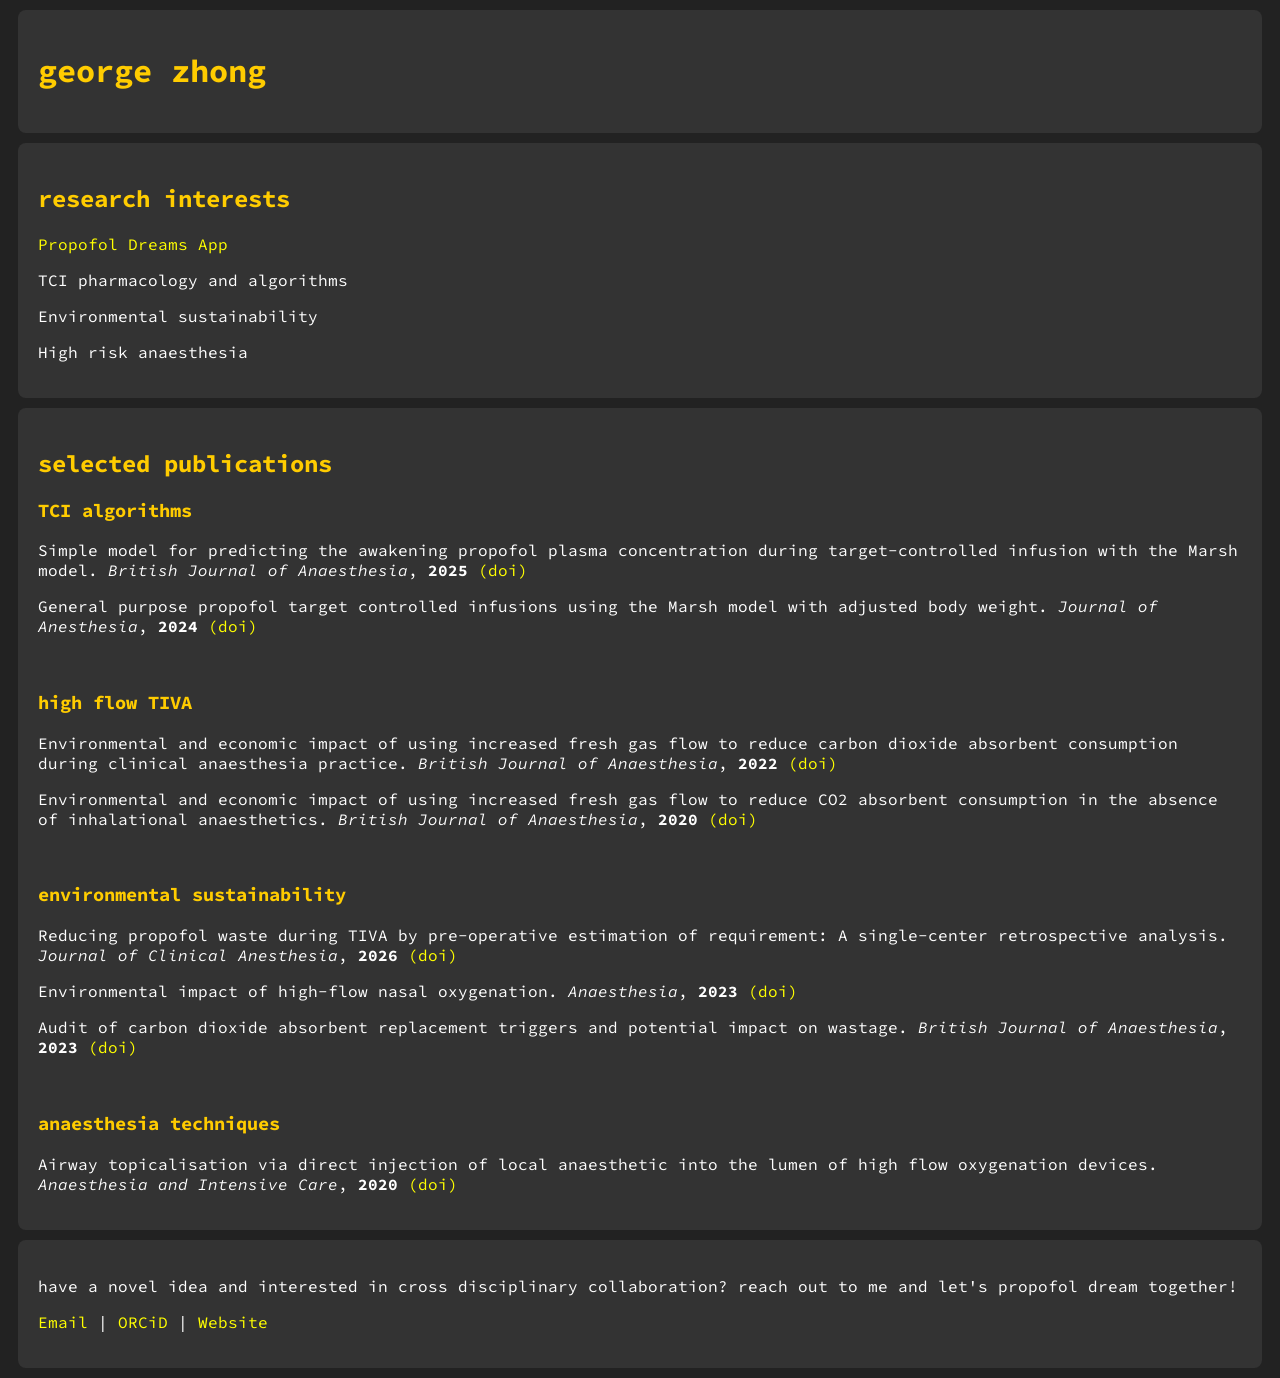
==== index.html @ 43f27e7e "Add files via upload" ====
<!DOCTYPE html>
<html lang="en">
<head>
    <meta charset="UTF-8">
    <meta name="viewport" content="width=device-width, initial-scale=1.0">
    <title>Propofol Dreams</title>

    <!-- Dark mode styles -->
    <style>
        
        @font-face {
  font-family: 'F56regular';
  src: url('F5.6-Regular.woff2') format('woff2'),
       url('F5.6-Regular.woff') format('woff'),
       url('F5.6-Regular.eot') format('eot');
  /* Add more formats if needed */
}

        
        body {
            background-color: #222;
            color: #fff;
            font-family: 'Source Code Pro', monospace;
        }
        header, section, footer {
            background-color: #333;
            padding: 20px;
            margin: 10px;
            border-radius: 8px;
        }
        h1, h2, h3, h4, h5, h6 {
            color: #ffcc00;
        }
        
        a:link {
  color: yellow;
  background-color: transparent;
  text-decoration: none;
}

a:visited {
  color: orange;
  background-color: transparent;
  text-decoration: none;
}

a:hover {
  color: #ffcc00;
  background-color: transparent;
  text-decoration: underline;
}

a:active {
  color: yellow;
  background-color: transparent;
  text-decoration: underline;
}

        
    </style>

    <!-- Include Inconsolata font -->

    <link href="https://fonts.googleapis.com/css2?family=Source+Code+Pro&display=swap" rel="stylesheet">

</head>
<body>

    <header>
        <h1>george zhong</h1>
    </header>

    <section>
        <h2>research interests</h2>
        <p><a href = "https://app.propofoldreams.org/">Propofol Dreams App</a></p>
        <p>TCI pharmacology and algorithms</p>
        <p>Environmental sustainability</p>
        <p>High risk anaesthesia</p>
        <!-- Add more education details as needed -->
    </section>


    <section>
        <h2>selected publications</h2>
        
<div class="publication">
    <h3>TCI algorithms</h3>
    <p>Simple model for predicting the awakening propofol plasma concentration during target-controlled infusion with the Marsh model. <i>British Journal of Anaesthesia</i>, <b>2025</b> <a href = "https://doi.org/10.1016/j.bja.2025.01.007">(doi)</a></p>
    <p>General purpose propofol target controlled infusions using the Marsh model with adjusted body weight. <i>Journal of Anesthesia</i>, <b>2024</b> <a href = "https://doi.org/10.1007/s00540-024-03312-w">(doi)</a></p>
</div>
<br>
        
<div class="publication">
    <h3>high flow TIVA</h3>
    <p>Environmental and economic impact of using increased fresh gas flow to reduce carbon dioxide absorbent consumption during clinical anaesthesia practice. <i>British Journal of Anaesthesia</i>, <b>2022</b> <a href = "https://doi.org/10.1016/j.bja.2022.09.003">(doi)</a></p>
    <p>Environmental and economic impact of using increased fresh gas flow to reduce CO2 absorbent consumption in the absence of inhalational anaesthetics. <i>British Journal of Anaesthesia</i>, <b>2020</b> <a href = "https://doi.org/10.1016/j.bja.2020.07.043">(doi)</a></p>
</div>
        <br>
    
<div class="publication">
    <h3>environmental sustainability</h3>
    <p>Reducing propofol waste during TIVA by pre-operative estimation of requirement: A single-center retrospective analysis. <i>Journal of Clinical Anesthesia</i>, <b>2026</b> <a href = "https://doi.org/10.1016/j.jclinane.2026.112160">(doi)</a></p>
    <p>Environmental impact of high-flow nasal oxygenation. <i>Anaesthesia</i>, <b>2023</b> <a href = "https://doi.org/10.1111/anae.15963">(doi)</a></p>
    <p>Audit of carbon dioxide absorbent replacement triggers and potential impact on wastage. <i>British Journal of Anaesthesia</i>, <b>2023</b> <a href = "https://doi.org/10.1016/j.bja.2023.11.031">(doi)</a></p>
</div>
<br>
<div class="publication">
    <h3>anaesthesia techniques</h3>
    <p>Airway topicalisation via direct injection of local anaesthetic into the lumen of high flow oxygenation devices. <i>Anaesthesia and Intensive Care</i>, <b>2020</b> <a href = "https://doi.org/10.1177/0310057x20946049">(doi)</a></p>
</div>
    </section>

    <footer>
        <p>have a novel idea and interested in cross disciplinary collaboration? reach out to me and let's propofol dream together!</p>
        <p><a href="mailto:george@propofoldreams.org">Email</a> | <a href = "https://orcid.org/0000-0003-0286-4606">ORCiD</a> | <a href = "https://propofoldreams.org">Website</a></p>
    </footer>

</body>
</html>
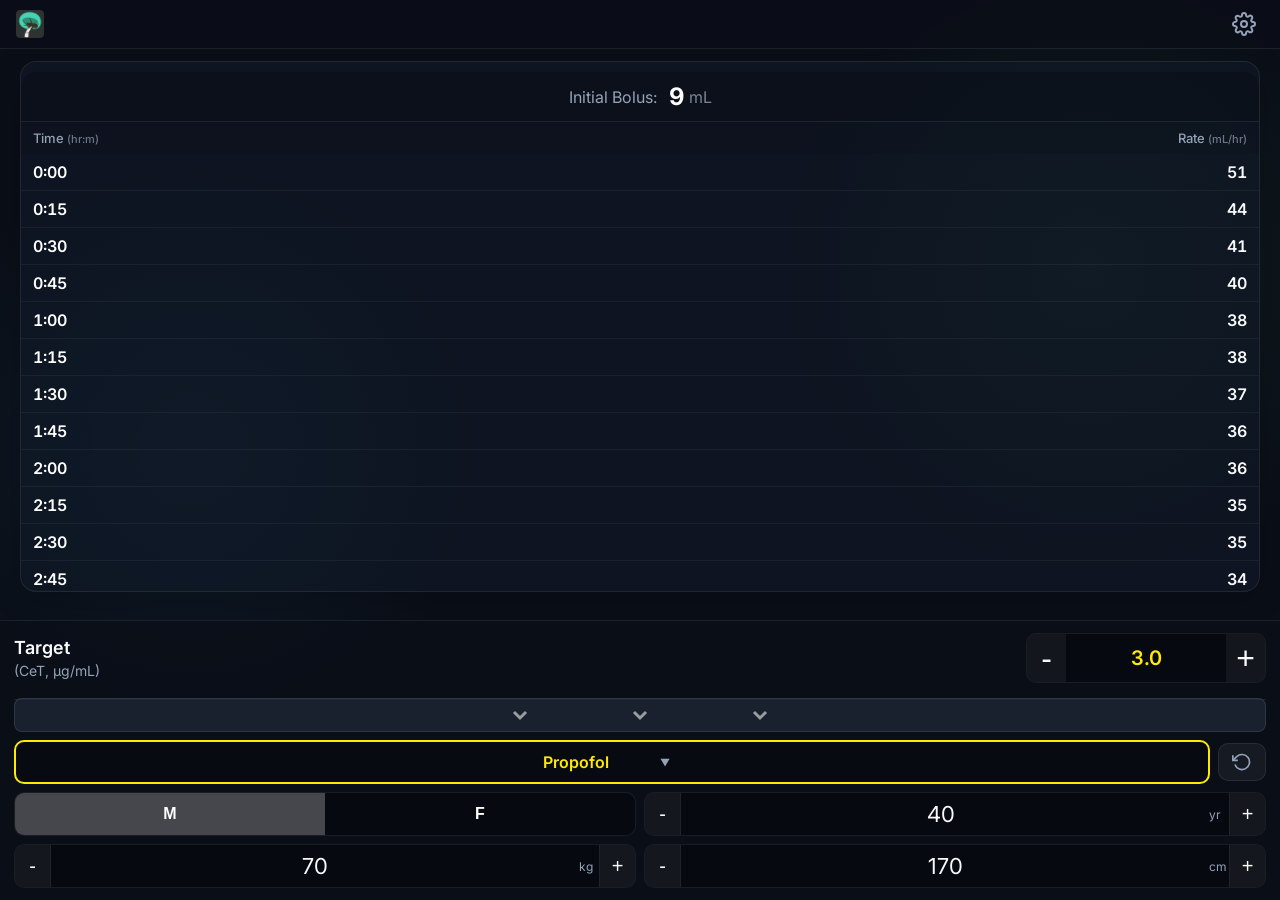
==== commit b19b4918: "Add files via upload" ====
--- a/index.html
+++ b/index.html
@@ -1,119 +1,234 @@
 <!DOCTYPE html>
 <html lang="en">
-<head>
-    <meta charset="UTF-8">
-    <meta name="viewport" content="width=device-width, initial-scale=1.0">
+  <head>
+    <meta charset="UTF-8" />
+    <meta name="viewport" content="width=device-width, initial-scale=1.0, maximum-scale=1.0, user-scalable=no" />
     <title>Propofol Dreams</title>
-
-    <!-- Dark mode styles -->
-    <style>
+    <meta name="apple-mobile-web-app-capable" content="yes">
+    <meta name="apple-mobile-web-app-status-bar-style" content="black-translucent">
+    <meta name="theme-color" content="#000000">
+    <link rel="apple-touch-icon" href="/icon.png">
+    <link href="https://fonts.googleapis.com/css2?family=Inter:wght@400;500;600;700&display=swap" rel="stylesheet">
+    <script type="module" crossorigin src="/assets/index-BQ9ApAGJ.js"></script>
+    <link rel="stylesheet" crossorigin href="/assets/index-CS_4q2_P.css">
+  <link rel="manifest" href="/manifest.webmanifest"><script id="vite-plugin-pwa:register-sw" src="/registerSW.js"></script></head>
+  <body style="height: 100dvh;">
+    <div id="app" class="app-container" style="height: 100dvh;">
+      
+      <!-- Top Nav -->
+      <div class="top-nav glass-panel" style="padding: 4px 16px;">
+        <img src="/pdtci_logo.png" onerror="this.src='/icon.png'" alt="Propofol Dreams" style="height: 28px; border-radius: 4px;">
+        <button id="settings-btn" class="icon-btn" aria-label="Settings">
+          <svg viewBox="0 0 24 24" width="24" height="24" stroke="currentColor" stroke-width="2" fill="none" stroke-linecap="round" stroke-linejoin="round">
+            <circle cx="12" cy="12" r="3"></circle>
+            <path d="M19.4 15a1.65 1.65 0 0 0 .33 1.82l.06.06a2 2 0 0 1 0 2.83 2 2 0 0 1-2.83 0l-.06-.06a1.65 1.65 0 0 0-1.82-.33 1.65 1.65 0 0 0-1 1.51V21a2 2 0 0 1-2 2 2 2 0 0 1-2-2v-.09A1.65 1.65 0 0 0 9 19.4a1.65 1.65 0 0 0-1.82.33l-.06.06a2 2 0 0 1-2.83 0 2 2 0 0 1 0-2.83l.06-.06a1.65 1.65 0 0 0 .33-1.82 1.65 1.65 0 0 0-1.51-1H3a2 2 0 0 1-2-2 2 2 0 0 1 2-2h.09A1.65 1.65 0 0 0 4.6 9a1.65 1.65 0 0 0-.33-1.82l-.06-.06a2 2 0 0 1 0-2.83 2 2 0 0 1 2.83 0l.06.06a1.65 1.65 0 0 0 1.82.33H9a1.65 1.65 0 0 0 1-1.51V3a2 2 0 0 1 2-2 2 2 0 0 1 2 2v.09a1.65 1.65 0 0 0 1 1.51 1.65 1.65 0 0 0 1.82-.33l.06-.06a2 2 0 0 1 2.83 0 2 2 0 0 1 0 2.83l-.06.06a1.65 1.65 0 0 0-.33 1.82V9a1.65 1.65 0 0 0 1.51 1H21a2 2 0 0 1 2 2 2 2 0 0 1-2 2h-.09a1.65 1.65 0 0 0-1.51 1z"></path>
+          </svg>
+        </button>
+      </div>
+
+      <!-- Main Results Display Area -->
+      <main id="main-content">
+        <!-- TCI Results -->
+        <div id="tci-view" class="view active fade-in">
+          <div class="card glass-card result-card p-0">
+            <div class="top-stat-row">
+              <span class="label">Initial Bolus:</span>
+              <span class="value highlight" id="res-tci-bolus">--</span>
+              <span class="unit">mL</span>
+            </div>
+            <div class="table-container">
+              <table id="tci-table">
+                <thead>
+                  <tr>
+                    <th>Time <span class="unit-xs">(hr:m)</span></th>
+                    <th class="right-align">Rate <span class="unit-xs">(mL/hr)</span></th>
+                  </tr>
+                </thead>
+                <tbody id="tci-table-body">
+                  <!-- JS rows -->
+                </tbody>
+              </table>
+            </div>
+          </div>
+        </div>
+      </main>
+
+      <!-- Bottom Input Panel in Flex Flow -->
+      <div class="bottom-panel glass-panel">
         
-        @font-face {
-  font-family: 'F56regular';
-  src: url('F5.6-Regular.woff2') format('woff2'),
-       url('F5.6-Regular.woff') format('woff'),
-       url('F5.6-Regular.eot') format('eot');
-  /* Add more formats if needed */
-}
-
-        
-        body {
-            background-color: #222;
-            color: #fff;
-            font-family: 'Source Code Pro', monospace;
-        }
-        header, section, footer {
-            background-color: #333;
-            padding: 20px;
-            margin: 10px;
-            border-radius: 8px;
-        }
-        h1, h2, h3, h4, h5, h6 {
-            color: #ffcc00;
-        }
-        
-        a:link {
-  color: yellow;
-  background-color: transparent;
-  text-decoration: none;
-}
-
-a:visited {
-  color: orange;
-  background-color: transparent;
-  text-decoration: none;
-}
-
-a:hover {
-  color: #ffcc00;
-  background-color: transparent;
-  text-decoration: underline;
-}
-
-a:active {
-  color: yellow;
-  background-color: transparent;
-  text-decoration: underline;
-}
-
-        
-    </style>
-
-    <!-- Include Inconsolata font -->
-
-    <link href="https://fonts.googleapis.com/css2?family=Source+Code+Pro&display=swap" rel="stylesheet">
-
-</head>
-<body>
-
-    <header>
-        <h1>george zhong</h1>
-    </header>
-
-    <section>
-        <h2>research interests</h2>
-        <p><a href = "https://app.propofoldreams.org/">Propofol Dreams App</a></p>
-        <p>TCI pharmacology and algorithms</p>
-        <p>Environmental sustainability</p>
-        <p>High risk anaesthesia</p>
-        <!-- Add more education details as needed -->
-    </section>
-
-
-    <section>
-        <h2>selected publications</h2>
-        
-<div class="publication">
-    <h3>TCI algorithms</h3>
-    <p>Simple model for predicting the awakening propofol plasma concentration during target-controlled infusion with the Marsh model. <i>British Journal of Anaesthesia</i>, <b>2025</b> <a href = "https://doi.org/10.1016/j.bja.2025.01.007">(doi)</a></p>
-    <p>General purpose propofol target controlled infusions using the Marsh model with adjusted body weight. <i>Journal of Anesthesia</i>, <b>2024</b> <a href = "https://doi.org/10.1007/s00540-024-03312-w">(doi)</a></p>
-</div>
-<br>
-        
-<div class="publication">
-    <h3>high flow TIVA</h3>
-    <p>Environmental and economic impact of using increased fresh gas flow to reduce carbon dioxide absorbent consumption during clinical anaesthesia practice. <i>British Journal of Anaesthesia</i>, <b>2022</b> <a href = "https://doi.org/10.1016/j.bja.2022.09.003">(doi)</a></p>
-    <p>Environmental and economic impact of using increased fresh gas flow to reduce CO2 absorbent consumption in the absence of inhalational anaesthetics. <i>British Journal of Anaesthesia</i>, <b>2020</b> <a href = "https://doi.org/10.1016/j.bja.2020.07.043">(doi)</a></p>
-</div>
-        <br>
-    
-<div class="publication">
-    <h3>environmental sustainability</h3>
-    <p>Reducing propofol waste during TIVA by pre-operative estimation of requirement: A single-center retrospective analysis. <i>Journal of Clinical Anesthesia</i>, <b>2026</b> <a href = "https://doi.org/10.1016/j.jclinane.2026.112160">(doi)</a></p>
-    <p>Environmental impact of high-flow nasal oxygenation. <i>Anaesthesia</i>, <b>2023</b> <a href = "https://doi.org/10.1111/anae.15963">(doi)</a></p>
-    <p>Audit of carbon dioxide absorbent replacement triggers and potential impact on wastage. <i>British Journal of Anaesthesia</i>, <b>2023</b> <a href = "https://doi.org/10.1016/j.bja.2023.11.031">(doi)</a></p>
-</div>
-<br>
-<div class="publication">
-    <h3>anaesthesia techniques</h3>
-    <p>Airway topicalisation via direct injection of local anaesthetic into the lumen of high flow oxygenation devices. <i>Anaesthesia and Intensive Care</i>, <b>2020</b> <a href = "https://doi.org/10.1177/0310057x20946049">(doi)</a></p>
-</div>
-    </section>
-
-    <footer>
-        <p>have a novel idea and interested in cross disciplinary collaboration? reach out to me and let's propofol dream together!</p>
-        <p><a href="mailto:george@propofoldreams.org">Email</a> | <a href = "https://orcid.org/0000-0003-0286-4606">ORCiD</a> | <a href = "https://propofoldreams.org">Website</a></p>
-    </footer>
-
-</body>
+        <!-- Target Input AT TOP -->
+        <div class="mode-inputs">
+          <div class="input-group inline-group" style="margin-bottom: 6px;">
+            <div class="target-label-col">
+              <span id="target-label-main">Target</span>
+              <span id="target-label-unit" class="unit-text">(CeT, µg/mL)</span>
+            </div>
+            <div class="stepper lg-stepper">
+              <button class="step-btn minus-btn" data-target="shared-target" data-step="0.1">-</button>
+              <input type="number" id="shared-target" step="0.1" min="0.1" max="20.0" value="3.0">
+              <button class="step-btn plus-btn" data-target="shared-target" data-step="0.1">+</button>
+            </div>
+          </div>
+        </div>
+
+        <hr class="panel-divider" id="patient-divider">
+
+        <!-- Patient Detail Grid -->
+        <div id="patient-grid">
+          <button id="btn-minimize-patient" class="minimize-bar-btn" aria-label="Minimize Patient Form">
+            <div style="display:flex; gap:96px; align-items:center; opacity:0.9;">
+              <svg viewBox="0 0 24 24" width="24" height="24" stroke="#aaaaaa" stroke-width="3" fill="none"><polyline points="6 9 12 15 18 9"></polyline></svg>
+              <svg viewBox="0 0 24 24" width="24" height="24" stroke="#aaaaaa" stroke-width="3" fill="none"><polyline points="6 9 12 15 18 9"></polyline></svg>
+              <svg viewBox="0 0 24 24" width="24" height="24" stroke="#aaaaaa" stroke-width="3" fill="none"><polyline points="6 9 12 15 18 9"></polyline></svg>
+            </div>
+          </button>
+          
+          <div class="inline-group" style="display:flex; margin-top:8px; margin-bottom:8px; gap:8px;">
+            <div class="input-group condensed-input drug-select" id="tci-drug-container" style="flex:1;">
+              <div class="select-wrapper" style="flex:1;">
+              <select id="tci-drug" style="background:transparent; border:none; padding:0; height:100%;">
+                <option value="propofol">Propofol</option>
+                <option value="remifentanil">Remifentanil</option>
+                <option value="dexmedetomidine">Dexmedetomidine</option>
+                <option value="remimazolam">Remimazolam</option>
+              </select>
+            </div>
+            </div>
+            <button id="btn-reset-patient" class="icon-btn" aria-label="Reset Patient Info" style="background: rgba(255,255,255,0.05); border-radius: 10px; width:48px; border: 1px solid var(--border);">
+              <svg viewBox="0 0 24 24" width="20" height="20" stroke="currentColor" stroke-width="2" fill="none"><polyline points="1 4 1 10 7 10"></polyline><path d="M3.51 15a9 9 0 1 0 2.13-9.36L1 10"></path></svg>
+            </button>
+          </div>
+
+          <div class="patient-grid-layout">
+            <div class="sex-toggle" id="sex-toggle">
+               <button class="sex-btn active" data-val="Male">M</button>
+               <button class="sex-btn" data-val="Female">F</button>
+               <input type="hidden" id="pat-sex" value="Male">
+            </div>
+            
+            <div class="condensed-input stepper">
+              <button class="step-btn minus-btn" data-target="pat-age" aria-label="Decrease age">-</button>
+              <input type="number" id="pat-age" value="40" min="1" max="120">
+              <div class="input-unit">yr</div>
+              <button class="step-btn plus-btn" data-target="pat-age" aria-label="Increase age">+</button>
+            </div>
+
+            <div class="condensed-input stepper">
+              <button class="step-btn minus-btn" data-target="pat-weight" aria-label="Decrease weight">-</button>
+              <input type="number" id="pat-weight" value="70" min="10" max="300">
+              <div class="input-unit" style="width:20px;">kg</div>
+              <button class="step-btn plus-btn" data-target="pat-weight" aria-label="Increase weight">+</button>
+            </div>
+
+            <div class="condensed-input stepper">
+              <button class="step-btn minus-btn" data-target="pat-height" aria-label="Decrease height">-</button>
+              <input type="number" id="pat-height" value="170" min="50" max="250">
+              <div class="input-unit" style="width:20px;">cm</div>
+              <button class="step-btn plus-btn" data-target="pat-height" aria-label="Increase height">+</button>
+            </div>
+          </div>
+        </div>
+
+        <!-- Patient Summary (condensed horizontal strip) -->
+        <div id="patient-summary" class="patient-summary bg-elevated" style="display: none;">
+          <span id="pat-summary-text"></span>
+          <button id="btn-edit-patient" class="icon-btn expand-btn">
+            <svg viewBox="0 0 24 24" width="24" height="24" stroke="currentColor" stroke-width="2" fill="none"><polyline points="18 15 12 9 6 15"></polyline></svg>
+          </button>
+        </div>
+
+      </div>
+
+      <!-- Settings Overlay -->
+      <div id="settings-overlay" class="overlay">
+        <div class="modal glass-modal">
+          <div class="modal-header">
+            <h2>Settings</h2>
+            <button id="close-settings" class="icon-btn">
+              <svg viewBox="0 0 24 24" width="24" height="24" stroke="currentColor" stroke-width="2" fill="none"><line x1="18" y1="6" x2="6" y2="18"></line><line x1="6" y1="6" x2="18" y2="18"></line></svg>
+            </button>
+          </div>
+          <div class="modal-body">
+            <div class="settings-section">
+              <h3>Drug Concentrations</h3>
+              <div class="input-group inline-group">
+                <label>Propofol (mg/mL)</label>
+                <div class="select-wrapper inline-select">
+                  <select id="set-conc-propofol">
+                    <option value="10" selected>10</option>
+                    <option value="20">20</option>
+                  </select>
+                </div>
+              </div>
+              <div class="input-group inline-group">
+                <label>Remifentanil (µg/mL)</label>
+                <div class="select-wrapper inline-select">
+                  <select id="set-conc-remi">
+                    <option value="20">20</option>
+                    <option value="40">40</option>
+                    <option value="50" selected>50</option>
+                  </select>
+                </div>
+              </div>
+              <div class="input-group inline-group">
+                <label>Dexmedetomidine (µg/mL)</label>
+                <div class="select-wrapper inline-select">
+                  <select id="set-conc-dex">
+                    <option value="4" selected>4</option>
+                  </select>
+                </div>
+              </div>
+              <div class="input-group inline-group">
+                <label>Remimazolam (mg/mL)</label>
+                <div class="select-wrapper inline-select">
+                  <select id="set-conc-remimaz">
+                    <option value="1" selected>1</option>
+                    <option value="2">2</option>
+                  </select>
+                </div>
+              </div>
+            </div>
+            <div class="settings-section mt-16">
+              <h3>System</h3>
+              <div class="input-group inline-group">
+                <label>Time Step (s)</label>
+                <input type="number" id="set-time-step" value="10" min="1" max="60">
+              </div>
+              <div class="input-group inline-group">
+                <label>Max Rate (mL/hr)</label>
+                <input type="number" id="set-max-rate" value="1200" min="100" max="9999">
+              </div>
+            </div>
+          </div>
+        </div>
+      </div>
+      
+      <!-- Time Sync Overlay -->
+      <div id="time-overlay" class="overlay">
+        <div class="modal glass-modal">
+          <div class="modal-header">
+            <h2>Set Clock Time</h2>
+            <button id="close-time-modal" class="icon-btn">
+              <svg viewBox="0 0 24 24" width="24" height="24" stroke="currentColor" stroke-width="2" fill="none"><line x1="18" y1="6" x2="6" y2="18"></line><line x1="6" y1="6" x2="18" y2="18"></line></svg>
+            </button>
+          </div>
+          <div class="modal-body">
+            <p style="color:var(--text-muted); font-size:14px; margin-bottom:16px;">Sync infusion time to real-world clock time</p>
+            <div class="input-group">
+              <input type="time" id="sync-time-input" style="font-size:24px; padding:12px; height:56px; text-align:center; width:100%; box-sizing:border-box;">
+            </div>
+            <input type="hidden" id="sync-time-row-elapsed">
+            <div style="display:flex; justify-content:space-between; margin-top:20px; gap:12px;">
+              <button id="btn-clear-time" class="mode-btn" style="background:rgba(255,0,0,0.1); color:#ff6b6b; flex:1;">Clear Sync</button>
+              <button id="btn-sync-time" class="mode-btn active" style="flex:1;">Sync Time</button>
+            </div>
+          </div>
+        </div>
+      </div>
+      
+      <!-- No Info Overlay needed in TCI Mode currently -->
+
+
+    <!-- Force Offline Cache Reset & Import main -->
+  </body>
 </html>
--- a/assets/index-CS_4q2_P.css
+++ b/assets/index-CS_4q2_P.css
@@ -0,0 +1 @@
+:root{--bg-dark:#0a0e17;--bg-card:#12192999;--bg-card-hover:#192135cc;--primary:#4ade80;--primary-hover:#22c55e;--secondary:#38bdf8;--text-main:#f8fafc;--text-muted:#94a3b8;--border:#ffffff14;--glass-blur:12px;--font-family:"Inter", -apple-system, BlinkMacSystemFont, sans-serif}*{box-sizing:border-box;margin:0;padding:0}body{font-family:var(--font-family);background:var(--bg-dark);color:var(--text-main);background:radial-gradient(circle at 15% 50%, #38bdf814, transparent 25%), radial-gradient(circle at 85% 30%, #4ade8014, transparent 25%), var(--bg-dark);background-attachment:fixed;flex-direction:column;min-height:100vh;display:flex;overflow:hidden}.app-container{flex-direction:column;width:100%;height:100vh;display:flex}.top-nav{-webkit-backdrop-filter:blur(var(--glass-blur));border-bottom:1px solid var(--border);z-index:10;background:#0a0e17b3;justify-content:space-between;align-items:center;padding:8px 16px;display:flex}.icon-btn{color:var(--text-muted);cursor:pointer;background:0 0;border:none;border-radius:50%;justify-content:center;align-items:center;padding:8px;transition:all .2s;display:flex}.icon-btn:hover{color:var(--text-main);background:#ffffff1a}.xs-btn{padding:4px}.mode-selector{background:#0006;border-radius:12px;flex:1;margin-right:12px;padding:4px;display:flex}.mode-btn{color:var(--text-muted);cursor:pointer;background:0 0;border:none;border-radius:8px;flex:1;padding:10px 0;font-size:14px;font-weight:600;transition:all .3s cubic-bezier(.4,0,.2,1)}.mode-btn.active{color:var(--text-main);background:#ffffff1a;box-shadow:0 4px 12px #0003}main{flex:1;padding:12px 20px;overflow-y:auto}.fade-in{animation:.4s forwards fadeIn}@keyframes fadeIn{0%{opacity:0;transform:translateY(10px)}to{opacity:1;transform:translateY(0)}}.glass-card{background:var(--bg-card);-webkit-backdrop-filter:blur(var(--glass-blur));border:1px solid var(--border);border-radius:16px;margin-bottom:16px;box-shadow:0 8px 32px #0003}.p-0{padding:0}.p-16{padding:16px}.mt-0{margin-top:0}.mt-2{margin-top:8px}.mt-16{margin-top:16px}.mb-8{margin-bottom:8px}h2,h3{color:var(--secondary);font-size:16px;font-weight:600}.result-header{justify-content:flex-end;padding:0 4px 8px;display:flex}.input-group{flex-direction:column;display:flex}.inline-group{flex-direction:row;justify-content:space-between;align-items:center}label{color:var(--text-muted);margin-bottom:6px;font-size:13px;font-weight:500}.inline-group label{margin-bottom:0}input[type=number],select{font-family:var(--font-family);border:1px solid var(--border);color:var(--text-main);background:#0000004d;border-radius:10px;outline:none;width:100%;padding:12px;font-size:16px;transition:all .2s}input[type=number]:focus,select:focus{border-color:var(--secondary);box-shadow:0 0 0 2px #38bdf833}.select-wrapper{position:relative}.select-wrapper:after{content:"▼";color:var(--text-muted);pointer-events:none;font-size:10px;position:absolute;top:50%;right:12px;transform:translateY(-50%)}select{appearance:none;padding-right:32px}.inline-select{width:100px}.stepper{border:1px solid var(--border);background:#0000004d;border-radius:10px;align-items:center;width:100%;display:flex;overflow:hidden}.lg-stepper{flex:1;max-width:240px}.lg-stepper .step-btn{width:60px;height:48px;font-size:32px}.lg-stepper input{padding:12px;font-size:20px;font-weight:600}.stepper input{text-align:center;appearance:textfield;background:0 0;border:none;border-radius:0;width:100%;padding:8px}.stepper input::-webkit-outer-spin-button{appearance:none;margin:0}.stepper input::-webkit-inner-spin-button{appearance:none;margin:0}.step-btn{color:var(--text-main);cursor:pointer;background:#ffffff0d;border:none;width:40px;height:40px;font-size:18px;transition:background .2s}.step-btn:hover,.step-btn:active{background:#ffffff1a}.result-card{padding-top:10px}.result-row{border-bottom:1px solid #ffffff0d;align-items:center;padding:8px 0;display:flex}.result-row:last-child{border-bottom:none}.result-row .label{color:var(--text-muted);flex:1;font-size:16px}.result-row .value{font-variant-numeric:tabular-nums;margin-right:4px;font-size:20px;font-weight:700}.result-row .unit{color:var(--text-muted);font-size:14px}.highlight{color:var(--primary)}.top-stat-row{border-bottom:1px solid var(--border);background:#0003;border-radius:16px 16px 0 0;justify-content:center;align-items:center;padding:10px 16px;display:flex}.top-stat-row .label{color:var(--text-muted);margin-right:12px;font-size:16px}.top-stat-row .value{color:var(--primary);font-variant-numeric:tabular-nums;margin-right:4px;font-size:24px;font-weight:700}.top-stat-row .unit{color:var(--text-muted);opacity:.8;font-size:16px}.table-container{overflow:auto}table{border-collapse:collapse;text-align:left;width:100%;font-size:16px}th{color:var(--text-muted);background:#0000001a;padding:8px 12px;font-size:13px;font-weight:500}.right-align{text-align:right}.unit-xs{opacity:.7;font-size:11px}td{font-variant-numeric:tabular-nums;border-bottom:1px solid #ffffff0d;padding:8px 12px}td.right-align{text-align:right;font-weight:600}tr:hover td{background:#ffffff05}.bottom-panel{-webkit-backdrop-filter:blur(20px);border-top:1px solid var(--border);z-index:100;background:#0a0e17bf;flex-shrink:0;padding:12px 14px}.panel-divider{background:var(--border);border:0;height:1px;margin:10px 0}.patient-header{align-items:center;margin-bottom:8px;display:flex}.minimize-bar-btn{cursor:pointer;background:#28324680;border:1px solid #ffffff1a;border-radius:8px;flex-direction:column;justify-content:center;align-items:center;width:100%;margin-top:-6px;padding:8px 0;transition:all .2s;display:flex}.minimize-bar-btn:hover{background:#3c4b6499}.minimize-grabber-line{background:var(--primary);border-radius:2px;width:36px;height:4px;margin-bottom:4px}.minimize-text{color:var(--text-muted);text-transform:uppercase;letter-spacing:1px;font-size:11px;font-weight:600}.patient-grid-layout{grid-template-columns:repeat(2,1fr);gap:8px;display:grid}.patient-grid-layout .input-group input,.patient-grid-layout .input-group select{text-align:center;border-radius:12px;height:48px;padding:16px 8px;font-size:22px}.patient-grid-layout .select-wrapper:after{font-size:12px;right:12px}.patient-grid-layout .input-group label{text-align:center;color:var(--text-muted);margin-bottom:8px;font-size:14px}.patient-summary{background:#ffffff0d;border-radius:12px;justify-content:space-between;align-items:center;padding:16px 20px;display:flex}.patient-summary span{color:var(--primary);letter-spacing:.5px;font-size:18px;font-weight:500}.mode-inputs{flex-direction:column;display:flex}.mode-inputs .input-group{margin-bottom:8px}.mode-inputs select{border-radius:12px;height:48px;padding:16px 12px;font-size:20px}.target-label-col{flex-direction:column;margin-right:16px;display:flex}#target-label-main{color:var(--text-main);margin-bottom:4px;font-size:18px;font-weight:600}.unit-text{color:var(--text-muted);font-size:14px}.overlay{-webkit-backdrop-filter:blur(4px);z-index:200;opacity:0;pointer-events:none;background:#0009;justify-content:center;align-items:center;padding:20px;transition:opacity .3s;display:flex;position:fixed;inset:0}.overlay.active{opacity:1;pointer-events:auto}.glass-modal{background:var(--bg-card);border:1px solid var(--border);border-radius:20px;width:100%;max-width:400px;transition:transform .3s cubic-bezier(.175,.885,.32,1.275);transform:translateY(20px);box-shadow:0 20px 40px #0006}.overlay.active .glass-modal{transform:translateY(0)}.modal-header{border-bottom:1px solid var(--border);justify-content:space-between;align-items:center;padding:16px 20px;display:flex}.modal-body{max-height:80vh;padding:20px;overflow-y:auto}.settings-section h3{text-transform:uppercase;letter-spacing:1px;color:var(--text-muted);margin-bottom:12px;font-size:13px}.modal-body .input-group{margin-bottom:16px}.modal-body .stepper,.modal-body input{width:120px}.info-body{color:var(--text-main);font-size:14px;line-height:1.5}.info-body h3{color:var(--secondary);margin-top:16px;margin-bottom:8px;font-size:15px}.info-body h3:first-child{margin-top:0}.info-body ol{color:var(--text-muted);padding-left:20px}.info-body li{margin-bottom:6px}.condensed-input{border:1px solid var(--border);background:#0000004d;border-radius:10px;align-items:center;height:44px;padding:0 12px;display:flex}.condensed-input.drug-select{border-width:2px;transition:border-color .2s}.condensed-input .input-label{color:var(--text-muted);width:32px;font-size:12px}.condensed-input input{color:var(--text-main);text-align:center;background:0 0;border:none;flex:1;width:100%;height:100%;padding:0;font-size:22px}.condensed-input input:focus{box-shadow:none}.condensed-input .input-unit{color:var(--text-muted);text-align:right;width:28px;font-size:12px}.sex-toggle{border:1px solid var(--border);background:#0000004d;border-radius:10px;height:44px;display:flex;overflow:hidden}.sex-btn{color:#fff;cursor:pointer;background:0 0;border:none;flex:1;font-size:16px;font-weight:600;transition:all .2s}.sex-btn.active{color:#fff;background:#ffffff40}.condensed-input.stepper{padding:0}.condensed-input.stepper .step-btn{background:#ffffff0f;border-radius:0;width:36px;height:100%;margin:0;font-size:20px}.condensed-input.stepper .step-btn.minus-btn{border-right:1px solid #ffffff0d}.condensed-input.stepper .step-btn.plus-btn{border-left:1px solid #ffffff0d}.condensed-input.stepper .input-unit{padding-right:8px}.step-btn{-webkit-user-select:none;user-select:none;-webkit-touch-callout:none}.minimize-bar-btn{margin-top:-12px!important;padding:4px 0!important}#tci-view{flex-direction:column;flex:1;height:100%;display:flex}.result-card{flex-direction:column;flex:1;overflow:hidden;display:flex!important}.table-container{flex:1;min-height:0}#main-content{flex-direction:column;display:flex}
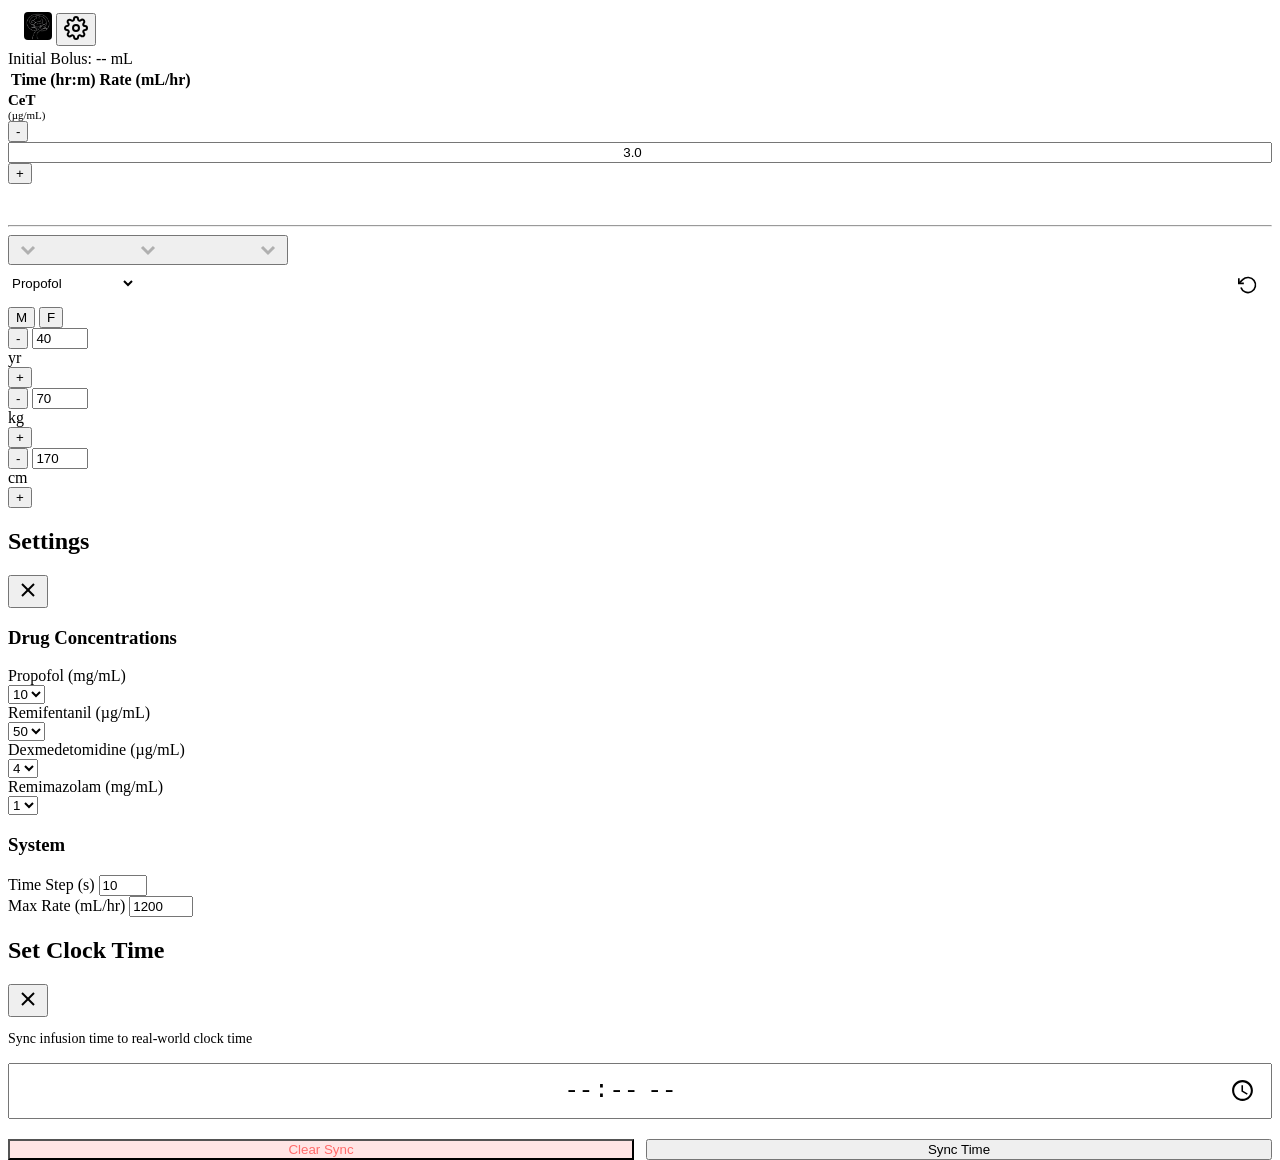
==== commit 1733295d: "Add files via upload" ====
--- a/index.html
+++ b/index.html
@@ -9,15 +9,15 @@
     <meta name="theme-color" content="#000000">
     <link rel="apple-touch-icon" href="/icon.png">
     <link href="https://fonts.googleapis.com/css2?family=Inter:wght@400;500;600;700&display=swap" rel="stylesheet">
-    <script type="module" crossorigin src="/assets/index-BQ9ApAGJ.js"></script>
-    <link rel="stylesheet" crossorigin href="/assets/index-CS_4q2_P.css">
+    <script type="module" crossorigin src="/assets/index-CIefNyvw.js"></script>
+    <link rel="stylesheet" crossorigin href="/assets/index-gg3KUo0C.css">
   <link rel="manifest" href="/manifest.webmanifest"><script id="vite-plugin-pwa:register-sw" src="/registerSW.js"></script></head>
   <body style="height: 100dvh;">
     <div id="app" class="app-container" style="height: 100dvh;">
       
       <!-- Top Nav -->
       <div class="top-nav glass-panel" style="padding: 4px 16px;">
-        <img src="/pdtci_logo.png" onerror="this.src='/icon.png'" alt="Propofol Dreams" style="height: 28px; border-radius: 4px;">
+        <img src="/brain_tree_logo.png" onerror="this.src='/icon.png'" alt="Propofol Dreams" style="height: 28px; border-radius: 4px;">
         <button id="settings-btn" class="icon-btn" aria-label="Settings">
           <svg viewBox="0 0 24 24" width="24" height="24" stroke="currentColor" stroke-width="2" fill="none" stroke-linecap="round" stroke-linejoin="round">
             <circle cx="12" cy="12" r="3"></circle>
@@ -59,14 +59,18 @@
         <!-- Target Input AT TOP -->
         <div class="mode-inputs">
           <div class="input-group inline-group" style="margin-bottom: 6px;">
-            <div class="target-label-col">
-              <span id="target-label-main">Target</span>
-              <span id="target-label-unit" class="unit-text">(CeT, µg/mL)</span>
-            </div>
-            <div class="stepper lg-stepper">
+            <div class="target-label-col" style="min-width: 32px; display: flex; flex-direction: column; align-items: flex-start; justify-content: center; margin-right: 8px;">
+              <span id="target-label-main" style="font-weight: 700; font-size: 15px;">CeT</span>
+              <span id="target-label-unit" class="unit-text" style="font-size: 11px;">(µg/mL)</span>
+            </div>
+            <div class="stepper lg-stepper" style="flex: 1;">
               <button class="step-btn minus-btn" data-target="shared-target" data-step="0.1">-</button>
-              <input type="number" id="shared-target" step="0.1" min="0.1" max="20.0" value="3.0">
+              <input type="number" id="shared-target" step="0.1" min="0.1" max="20.0" value="3.0" style="width: 100%; box-sizing: border-box; text-align: center;">
               <button class="step-btn plus-btn" data-target="shared-target" data-step="0.1">+</button>
+            </div>
+            <div class="target-ebis-col" id="target-ebis-col" style="display: flex; visibility: hidden; flex-direction: column; align-items: center; justify-content: center; padding-left: 12px; min-width: 48px;">
+              <span style="font-size: 11px; color: var(--text-muted);">eBIS</span>
+              <span id="target-ebis-value" style="font-size: 18px; font-weight: 700; color: #4FC3F7;">-</span>
             </div>
           </div>
         </div>
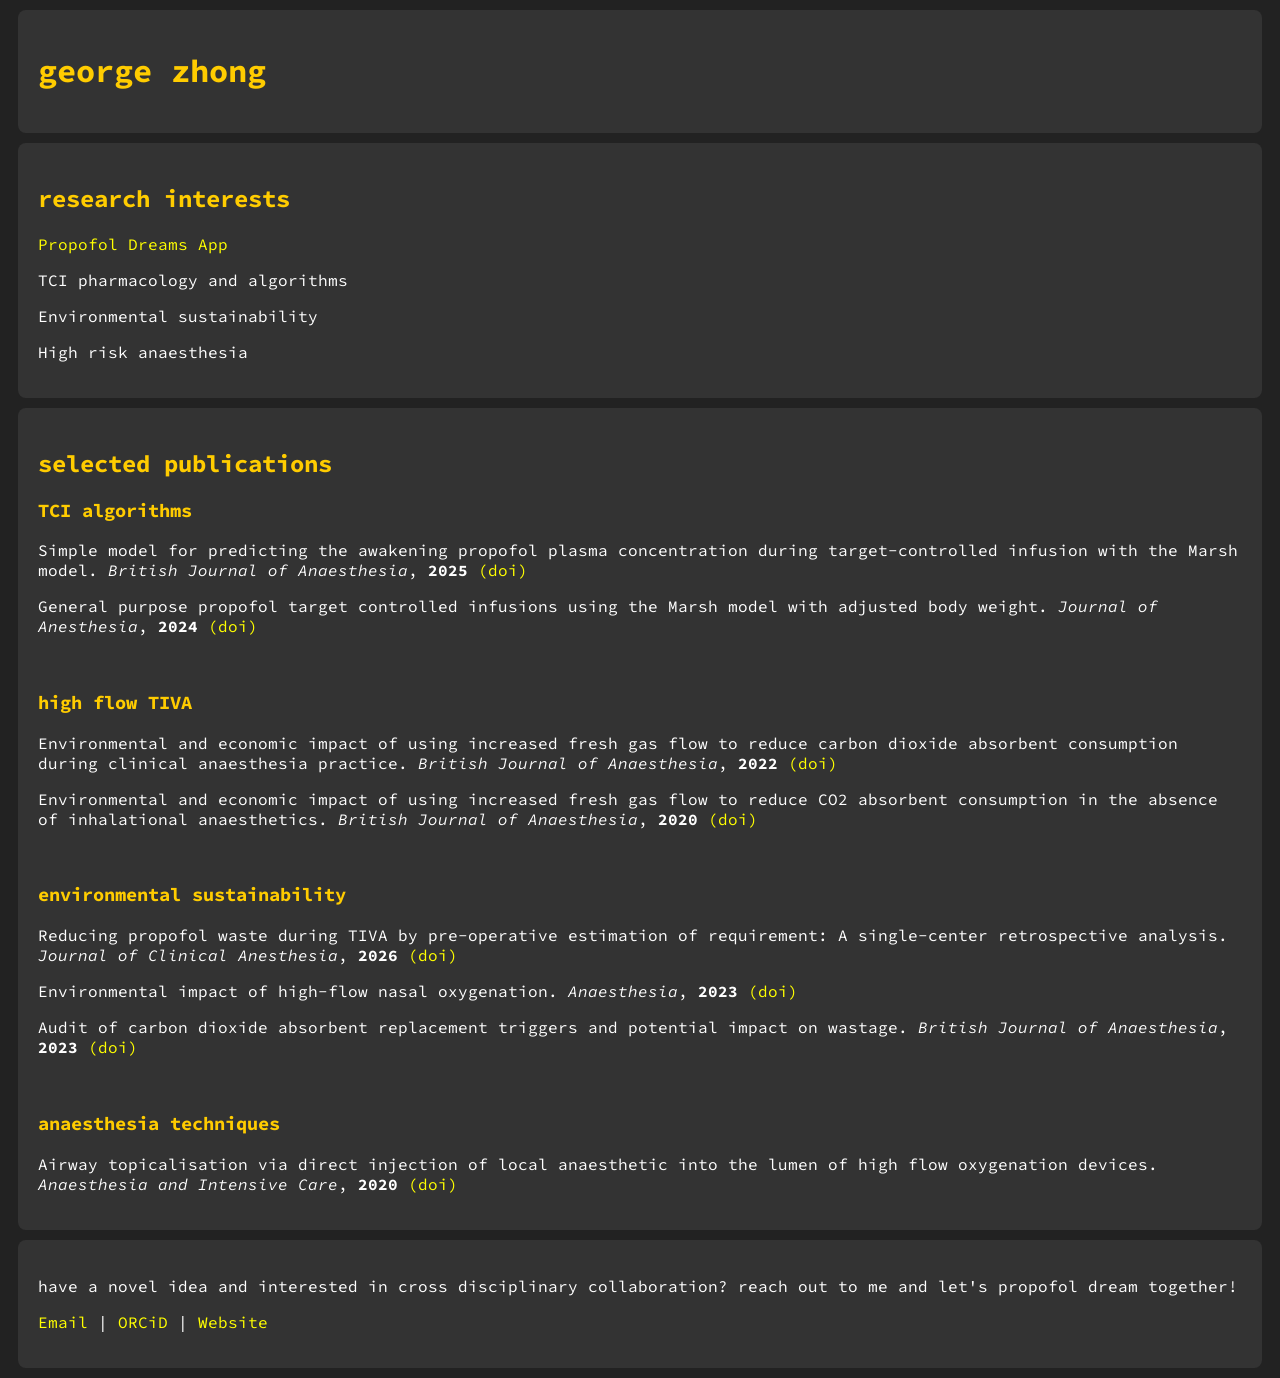
==== commit ee2359ca: "Rename index3.html to index.html" ====
--- a/index.html
+++ b/index.html
@@ -1,238 +1,119 @@
 <!DOCTYPE html>
 <html lang="en">
-  <head>
-    <meta charset="UTF-8" />
-    <meta name="viewport" content="width=device-width, initial-scale=1.0, maximum-scale=1.0, user-scalable=no" />
+<head>
+    <meta charset="UTF-8">
+    <meta name="viewport" content="width=device-width, initial-scale=1.0">
     <title>Propofol Dreams</title>
-    <meta name="apple-mobile-web-app-capable" content="yes">
-    <meta name="apple-mobile-web-app-status-bar-style" content="black-translucent">
-    <meta name="theme-color" content="#000000">
-    <link rel="apple-touch-icon" href="/icon.png">
-    <link href="https://fonts.googleapis.com/css2?family=Inter:wght@400;500;600;700&display=swap" rel="stylesheet">
-    <script type="module" crossorigin src="/assets/index-CIefNyvw.js"></script>
-    <link rel="stylesheet" crossorigin href="/assets/index-gg3KUo0C.css">
-  <link rel="manifest" href="/manifest.webmanifest"><script id="vite-plugin-pwa:register-sw" src="/registerSW.js"></script></head>
-  <body style="height: 100dvh;">
-    <div id="app" class="app-container" style="height: 100dvh;">
-      
-      <!-- Top Nav -->
-      <div class="top-nav glass-panel" style="padding: 4px 16px;">
-        <img src="/brain_tree_logo.png" onerror="this.src='/icon.png'" alt="Propofol Dreams" style="height: 28px; border-radius: 4px;">
-        <button id="settings-btn" class="icon-btn" aria-label="Settings">
-          <svg viewBox="0 0 24 24" width="24" height="24" stroke="currentColor" stroke-width="2" fill="none" stroke-linecap="round" stroke-linejoin="round">
-            <circle cx="12" cy="12" r="3"></circle>
-            <path d="M19.4 15a1.65 1.65 0 0 0 .33 1.82l.06.06a2 2 0 0 1 0 2.83 2 2 0 0 1-2.83 0l-.06-.06a1.65 1.65 0 0 0-1.82-.33 1.65 1.65 0 0 0-1 1.51V21a2 2 0 0 1-2 2 2 2 0 0 1-2-2v-.09A1.65 1.65 0 0 0 9 19.4a1.65 1.65 0 0 0-1.82.33l-.06.06a2 2 0 0 1-2.83 0 2 2 0 0 1 0-2.83l.06-.06a1.65 1.65 0 0 0 .33-1.82 1.65 1.65 0 0 0-1.51-1H3a2 2 0 0 1-2-2 2 2 0 0 1 2-2h.09A1.65 1.65 0 0 0 4.6 9a1.65 1.65 0 0 0-.33-1.82l-.06-.06a2 2 0 0 1 0-2.83 2 2 0 0 1 2.83 0l.06.06a1.65 1.65 0 0 0 1.82.33H9a1.65 1.65 0 0 0 1-1.51V3a2 2 0 0 1 2-2 2 2 0 0 1 2 2v.09a1.65 1.65 0 0 0 1 1.51 1.65 1.65 0 0 0 1.82-.33l.06-.06a2 2 0 0 1 2.83 0 2 2 0 0 1 0 2.83l-.06.06a1.65 1.65 0 0 0-.33 1.82V9a1.65 1.65 0 0 0 1.51 1H21a2 2 0 0 1 2 2 2 2 0 0 1-2 2h-.09a1.65 1.65 0 0 0-1.51 1z"></path>
-          </svg>
-        </button>
-      </div>
 
-      <!-- Main Results Display Area -->
-      <main id="main-content">
-        <!-- TCI Results -->
-        <div id="tci-view" class="view active fade-in">
-          <div class="card glass-card result-card p-0">
-            <div class="top-stat-row">
-              <span class="label">Initial Bolus:</span>
-              <span class="value highlight" id="res-tci-bolus">--</span>
-              <span class="unit">mL</span>
-            </div>
-            <div class="table-container">
-              <table id="tci-table">
-                <thead>
-                  <tr>
-                    <th>Time <span class="unit-xs">(hr:m)</span></th>
-                    <th class="right-align">Rate <span class="unit-xs">(mL/hr)</span></th>
-                  </tr>
-                </thead>
-                <tbody id="tci-table-body">
-                  <!-- JS rows -->
-                </tbody>
-              </table>
-            </div>
-          </div>
-        </div>
-      </main>
+    <!-- Dark mode styles -->
+    <style>
+        
+        @font-face {
+  font-family: 'F56regular';
+  src: url('F5.6-Regular.woff2') format('woff2'),
+       url('F5.6-Regular.woff') format('woff'),
+       url('F5.6-Regular.eot') format('eot');
+  /* Add more formats if needed */
+}
 
-      <!-- Bottom Input Panel in Flex Flow -->
-      <div class="bottom-panel glass-panel">
         
-        <!-- Target Input AT TOP -->
-        <div class="mode-inputs">
-          <div class="input-group inline-group" style="margin-bottom: 6px;">
-            <div class="target-label-col" style="min-width: 32px; display: flex; flex-direction: column; align-items: flex-start; justify-content: center; margin-right: 8px;">
-              <span id="target-label-main" style="font-weight: 700; font-size: 15px;">CeT</span>
-              <span id="target-label-unit" class="unit-text" style="font-size: 11px;">(µg/mL)</span>
-            </div>
-            <div class="stepper lg-stepper" style="flex: 1;">
-              <button class="step-btn minus-btn" data-target="shared-target" data-step="0.1">-</button>
-              <input type="number" id="shared-target" step="0.1" min="0.1" max="20.0" value="3.0" style="width: 100%; box-sizing: border-box; text-align: center;">
-              <button class="step-btn plus-btn" data-target="shared-target" data-step="0.1">+</button>
-            </div>
-            <div class="target-ebis-col" id="target-ebis-col" style="display: flex; visibility: hidden; flex-direction: column; align-items: center; justify-content: center; padding-left: 12px; min-width: 48px;">
-              <span style="font-size: 11px; color: var(--text-muted);">eBIS</span>
-              <span id="target-ebis-value" style="font-size: 18px; font-weight: 700; color: #4FC3F7;">-</span>
-            </div>
-          </div>
-        </div>
+        body {
+            background-color: #222;
+            color: #fff;
+            font-family: 'Source Code Pro', monospace;
+        }
+        header, section, footer {
+            background-color: #333;
+            padding: 20px;
+            margin: 10px;
+            border-radius: 8px;
+        }
+        h1, h2, h3, h4, h5, h6 {
+            color: #ffcc00;
+        }
+        
+        a:link {
+  color: yellow;
+  background-color: transparent;
+  text-decoration: none;
+}
 
-        <hr class="panel-divider" id="patient-divider">
+a:visited {
+  color: orange;
+  background-color: transparent;
+  text-decoration: none;
+}
 
-        <!-- Patient Detail Grid -->
-        <div id="patient-grid">
-          <button id="btn-minimize-patient" class="minimize-bar-btn" aria-label="Minimize Patient Form">
-            <div style="display:flex; gap:96px; align-items:center; opacity:0.9;">
-              <svg viewBox="0 0 24 24" width="24" height="24" stroke="#aaaaaa" stroke-width="3" fill="none"><polyline points="6 9 12 15 18 9"></polyline></svg>
-              <svg viewBox="0 0 24 24" width="24" height="24" stroke="#aaaaaa" stroke-width="3" fill="none"><polyline points="6 9 12 15 18 9"></polyline></svg>
-              <svg viewBox="0 0 24 24" width="24" height="24" stroke="#aaaaaa" stroke-width="3" fill="none"><polyline points="6 9 12 15 18 9"></polyline></svg>
-            </div>
-          </button>
-          
-          <div class="inline-group" style="display:flex; margin-top:8px; margin-bottom:8px; gap:8px;">
-            <div class="input-group condensed-input drug-select" id="tci-drug-container" style="flex:1;">
-              <div class="select-wrapper" style="flex:1;">
-              <select id="tci-drug" style="background:transparent; border:none; padding:0; height:100%;">
-                <option value="propofol">Propofol</option>
-                <option value="remifentanil">Remifentanil</option>
-                <option value="dexmedetomidine">Dexmedetomidine</option>
-                <option value="remimazolam">Remimazolam</option>
-              </select>
-            </div>
-            </div>
-            <button id="btn-reset-patient" class="icon-btn" aria-label="Reset Patient Info" style="background: rgba(255,255,255,0.05); border-radius: 10px; width:48px; border: 1px solid var(--border);">
-              <svg viewBox="0 0 24 24" width="20" height="20" stroke="currentColor" stroke-width="2" fill="none"><polyline points="1 4 1 10 7 10"></polyline><path d="M3.51 15a9 9 0 1 0 2.13-9.36L1 10"></path></svg>
-            </button>
-          </div>
+a:hover {
+  color: #ffcc00;
+  background-color: transparent;
+  text-decoration: underline;
+}
 
-          <div class="patient-grid-layout">
-            <div class="sex-toggle" id="sex-toggle">
-               <button class="sex-btn active" data-val="Male">M</button>
-               <button class="sex-btn" data-val="Female">F</button>
-               <input type="hidden" id="pat-sex" value="Male">
-            </div>
-            
-            <div class="condensed-input stepper">
-              <button class="step-btn minus-btn" data-target="pat-age" aria-label="Decrease age">-</button>
-              <input type="number" id="pat-age" value="40" min="1" max="120">
-              <div class="input-unit">yr</div>
-              <button class="step-btn plus-btn" data-target="pat-age" aria-label="Increase age">+</button>
-            </div>
+a:active {
+  color: yellow;
+  background-color: transparent;
+  text-decoration: underline;
+}
 
-            <div class="condensed-input stepper">
-              <button class="step-btn minus-btn" data-target="pat-weight" aria-label="Decrease weight">-</button>
-              <input type="number" id="pat-weight" value="70" min="10" max="300">
-              <div class="input-unit" style="width:20px;">kg</div>
-              <button class="step-btn plus-btn" data-target="pat-weight" aria-label="Increase weight">+</button>
-            </div>
+        
+    </style>
 
-            <div class="condensed-input stepper">
-              <button class="step-btn minus-btn" data-target="pat-height" aria-label="Decrease height">-</button>
-              <input type="number" id="pat-height" value="170" min="50" max="250">
-              <div class="input-unit" style="width:20px;">cm</div>
-              <button class="step-btn plus-btn" data-target="pat-height" aria-label="Increase height">+</button>
-            </div>
-          </div>
-        </div>
+    <!-- Include Inconsolata font -->
 
-        <!-- Patient Summary (condensed horizontal strip) -->
-        <div id="patient-summary" class="patient-summary bg-elevated" style="display: none;">
-          <span id="pat-summary-text"></span>
-          <button id="btn-edit-patient" class="icon-btn expand-btn">
-            <svg viewBox="0 0 24 24" width="24" height="24" stroke="currentColor" stroke-width="2" fill="none"><polyline points="18 15 12 9 6 15"></polyline></svg>
-          </button>
-        </div>
+    <link href="https://fonts.googleapis.com/css2?family=Source+Code+Pro&display=swap" rel="stylesheet">
 
-      </div>
+</head>
+<body>
 
-      <!-- Settings Overlay -->
-      <div id="settings-overlay" class="overlay">
-        <div class="modal glass-modal">
-          <div class="modal-header">
-            <h2>Settings</h2>
-            <button id="close-settings" class="icon-btn">
-              <svg viewBox="0 0 24 24" width="24" height="24" stroke="currentColor" stroke-width="2" fill="none"><line x1="18" y1="6" x2="6" y2="18"></line><line x1="6" y1="6" x2="18" y2="18"></line></svg>
-            </button>
-          </div>
-          <div class="modal-body">
-            <div class="settings-section">
-              <h3>Drug Concentrations</h3>
-              <div class="input-group inline-group">
-                <label>Propofol (mg/mL)</label>
-                <div class="select-wrapper inline-select">
-                  <select id="set-conc-propofol">
-                    <option value="10" selected>10</option>
-                    <option value="20">20</option>
-                  </select>
-                </div>
-              </div>
-              <div class="input-group inline-group">
-                <label>Remifentanil (µg/mL)</label>
-                <div class="select-wrapper inline-select">
-                  <select id="set-conc-remi">
-                    <option value="20">20</option>
-                    <option value="40">40</option>
-                    <option value="50" selected>50</option>
-                  </select>
-                </div>
-              </div>
-              <div class="input-group inline-group">
-                <label>Dexmedetomidine (µg/mL)</label>
-                <div class="select-wrapper inline-select">
-                  <select id="set-conc-dex">
-                    <option value="4" selected>4</option>
-                  </select>
-                </div>
-              </div>
-              <div class="input-group inline-group">
-                <label>Remimazolam (mg/mL)</label>
-                <div class="select-wrapper inline-select">
-                  <select id="set-conc-remimaz">
-                    <option value="1" selected>1</option>
-                    <option value="2">2</option>
-                  </select>
-                </div>
-              </div>
-            </div>
-            <div class="settings-section mt-16">
-              <h3>System</h3>
-              <div class="input-group inline-group">
-                <label>Time Step (s)</label>
-                <input type="number" id="set-time-step" value="10" min="1" max="60">
-              </div>
-              <div class="input-group inline-group">
-                <label>Max Rate (mL/hr)</label>
-                <input type="number" id="set-max-rate" value="1200" min="100" max="9999">
-              </div>
-            </div>
-          </div>
-        </div>
-      </div>
-      
-      <!-- Time Sync Overlay -->
-      <div id="time-overlay" class="overlay">
-        <div class="modal glass-modal">
-          <div class="modal-header">
-            <h2>Set Clock Time</h2>
-            <button id="close-time-modal" class="icon-btn">
-              <svg viewBox="0 0 24 24" width="24" height="24" stroke="currentColor" stroke-width="2" fill="none"><line x1="18" y1="6" x2="6" y2="18"></line><line x1="6" y1="6" x2="18" y2="18"></line></svg>
-            </button>
-          </div>
-          <div class="modal-body">
-            <p style="color:var(--text-muted); font-size:14px; margin-bottom:16px;">Sync infusion time to real-world clock time</p>
-            <div class="input-group">
-              <input type="time" id="sync-time-input" style="font-size:24px; padding:12px; height:56px; text-align:center; width:100%; box-sizing:border-box;">
-            </div>
-            <input type="hidden" id="sync-time-row-elapsed">
-            <div style="display:flex; justify-content:space-between; margin-top:20px; gap:12px;">
-              <button id="btn-clear-time" class="mode-btn" style="background:rgba(255,0,0,0.1); color:#ff6b6b; flex:1;">Clear Sync</button>
-              <button id="btn-sync-time" class="mode-btn active" style="flex:1;">Sync Time</button>
-            </div>
-          </div>
-        </div>
-      </div>
-      
-      <!-- No Info Overlay needed in TCI Mode currently -->
+    <header>
+        <h1>george zhong</h1>
+    </header>
+
+    <section>
+        <h2>research interests</h2>
+        <p><a href = "https://app.propofoldreams.org/">Propofol Dreams App</a></p>
+        <p>TCI pharmacology and algorithms</p>
+        <p>Environmental sustainability</p>
+        <p>High risk anaesthesia</p>
+        <!-- Add more education details as needed -->
+    </section>
 
 
-    <!-- Force Offline Cache Reset & Import main -->
-  </body>
+    <section>
+        <h2>selected publications</h2>
+        
+<div class="publication">
+    <h3>TCI algorithms</h3>
+    <p>Simple model for predicting the awakening propofol plasma concentration during target-controlled infusion with the Marsh model. <i>British Journal of Anaesthesia</i>, <b>2025</b> <a href = "https://doi.org/10.1016/j.bja.2025.01.007">(doi)</a></p>
+    <p>General purpose propofol target controlled infusions using the Marsh model with adjusted body weight. <i>Journal of Anesthesia</i>, <b>2024</b> <a href = "https://doi.org/10.1007/s00540-024-03312-w">(doi)</a></p>
+</div>
+<br>
+        
+<div class="publication">
+    <h3>high flow TIVA</h3>
+    <p>Environmental and economic impact of using increased fresh gas flow to reduce carbon dioxide absorbent consumption during clinical anaesthesia practice. <i>British Journal of Anaesthesia</i>, <b>2022</b> <a href = "https://doi.org/10.1016/j.bja.2022.09.003">(doi)</a></p>
+    <p>Environmental and economic impact of using increased fresh gas flow to reduce CO2 absorbent consumption in the absence of inhalational anaesthetics. <i>British Journal of Anaesthesia</i>, <b>2020</b> <a href = "https://doi.org/10.1016/j.bja.2020.07.043">(doi)</a></p>
+</div>
+        <br>
+    
+<div class="publication">
+    <h3>environmental sustainability</h3>
+    <p>Reducing propofol waste during TIVA by pre-operative estimation of requirement: A single-center retrospective analysis. <i>Journal of Clinical Anesthesia</i>, <b>2026</b> <a href = "https://doi.org/10.1016/j.jclinane.2026.112160">(doi)</a></p>
+    <p>Environmental impact of high-flow nasal oxygenation. <i>Anaesthesia</i>, <b>2023</b> <a href = "https://doi.org/10.1111/anae.15963">(doi)</a></p>
+    <p>Audit of carbon dioxide absorbent replacement triggers and potential impact on wastage. <i>British Journal of Anaesthesia</i>, <b>2023</b> <a href = "https://doi.org/10.1016/j.bja.2023.11.031">(doi)</a></p>
+</div>
+<br>
+<div class="publication">
+    <h3>anaesthesia techniques</h3>
+    <p>Airway topicalisation via direct injection of local anaesthetic into the lumen of high flow oxygenation devices. <i>Anaesthesia and Intensive Care</i>, <b>2020</b> <a href = "https://doi.org/10.1177/0310057x20946049">(doi)</a></p>
+</div>
+    </section>
+
+    <footer>
+        <p>have a novel idea and interested in cross disciplinary collaboration? reach out to me and let's propofol dream together!</p>
+        <p><a href="mailto:george@propofoldreams.org">Email</a> | <a href = "https://orcid.org/0000-0003-0286-4606">ORCiD</a> | <a href = "https://propofoldreams.org">Website</a></p>
+    </footer>
+
+</body>
 </html>
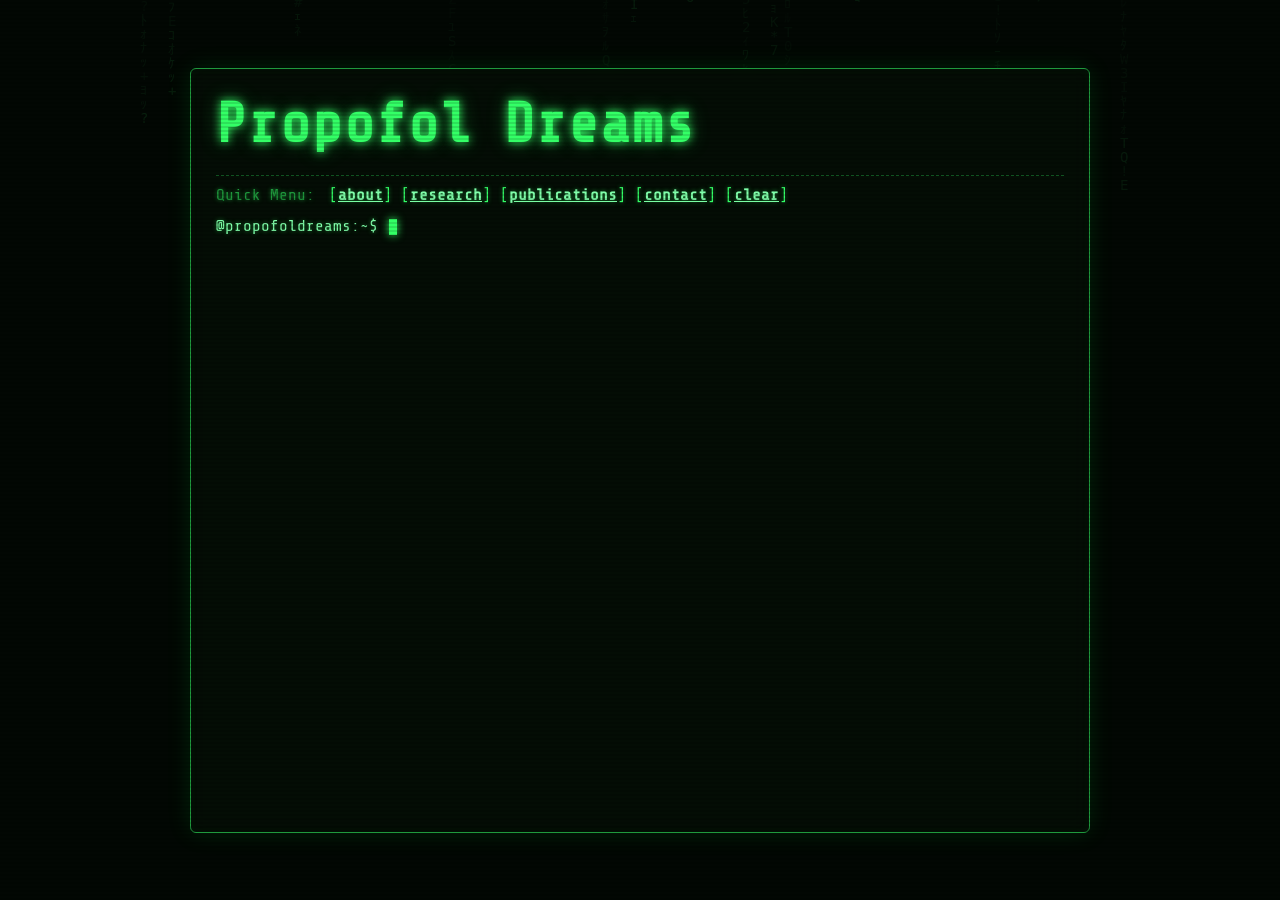
==== commit bea0afca: "new info page" ====
--- a/index.html
+++ b/index.html
@@ -3,117 +3,38 @@
 <head>
     <meta charset="UTF-8">
     <meta name="viewport" content="width=device-width, initial-scale=1.0">
-    <title>Propofol Dreams</title>
-
-    <!-- Dark mode styles -->
-    <style>
-        
-        @font-face {
-  font-family: 'F56regular';
-  src: url('F5.6-Regular.woff2') format('woff2'),
-       url('F5.6-Regular.woff') format('woff'),
-       url('F5.6-Regular.eot') format('eot');
-  /* Add more formats if needed */
-}
-
-        
-        body {
-            background-color: #222;
-            color: #fff;
-            font-family: 'Source Code Pro', monospace;
-        }
-        header, section, footer {
-            background-color: #333;
-            padding: 20px;
-            margin: 10px;
-            border-radius: 8px;
-        }
-        h1, h2, h3, h4, h5, h6 {
-            color: #ffcc00;
-        }
-        
-        a:link {
-  color: yellow;
-  background-color: transparent;
-  text-decoration: none;
-}
-
-a:visited {
-  color: orange;
-  background-color: transparent;
-  text-decoration: none;
-}
-
-a:hover {
-  color: #ffcc00;
-  background-color: transparent;
-  text-decoration: underline;
-}
-
-a:active {
-  color: yellow;
-  background-color: transparent;
-  text-decoration: underline;
-}
-
-        
-    </style>
-
-    <!-- Include Inconsolata font -->
-
-    <link href="https://fonts.googleapis.com/css2?family=Source+Code+Pro&display=swap" rel="stylesheet">
-
+    <title>george zhong | terminal</title>
+    
+    <!-- Google Fonts for styling -->
+    <link rel="preconnect" href="https://fonts.googleapis.com">
+    <link rel="preconnect" href="https://fonts.gstatic.com" crossorigin>
+    <link href="https://fonts.googleapis.com/css2?family=Share+Tech+Mono&family=Source+Code+Pro:wght@400;700&display=swap" rel="stylesheet">
+    
+    <!-- Link styles -->
+    <link rel="stylesheet" href="style.css">
+    
+    <!-- Meta tags for SEO & Theme -->
+    <meta name="description" content="Interactive click and keyboard based Matrix terminal portfolio of George Zhong. Highlighting research interests, academic publications, and contact info.">
+    <meta name="keywords" content="George Zhong, Propofol Dreams, Target-Controlled Infusion, TCI, Marsh Model, Anaesthesia, Environmental Sustainability">
+    <meta name="theme-color" content="#030804">
 </head>
 <body>
 
-    <header>
-        <h1>george zhong</h1>
-    </header>
+    <!-- Matrix Canvas Rain Background -->
+    <canvas id="matrix-canvas"></canvas>
 
-    <section>
-        <h2>research interests</h2>
-        <p><a href = "https://app.propofoldreams.org/">Propofol Dreams App</a></p>
-        <p>TCI pharmacology and algorithms</p>
-        <p>Environmental sustainability</p>
-        <p>High risk anaesthesia</p>
-        <!-- Add more education details as needed -->
-    </section>
+    <!-- Scanline CRT Overlay -->
+    <div class="crt-overlay"></div>
 
+    <!-- Interactive Terminal Window (Minimalistic version) -->
+    <main class="terminal-window" id="main-terminal">
+        <section class="terminal-body" id="term-body">
+            <!-- Output Container where prompts and content are written dynamically -->
+            <div id="term-output"></div>
+        </section>
+    </main>
 
-    <section>
-        <h2>selected publications</h2>
-        
-<div class="publication">
-    <h3>TCI algorithms</h3>
-    <p>Simple model for predicting the awakening propofol plasma concentration during target-controlled infusion with the Marsh model. <i>British Journal of Anaesthesia</i>, <b>2025</b> <a href = "https://doi.org/10.1016/j.bja.2025.01.007">(doi)</a></p>
-    <p>General purpose propofol target controlled infusions using the Marsh model with adjusted body weight. <i>Journal of Anesthesia</i>, <b>2024</b> <a href = "https://doi.org/10.1007/s00540-024-03312-w">(doi)</a></p>
-</div>
-<br>
-        
-<div class="publication">
-    <h3>high flow TIVA</h3>
-    <p>Environmental and economic impact of using increased fresh gas flow to reduce carbon dioxide absorbent consumption during clinical anaesthesia practice. <i>British Journal of Anaesthesia</i>, <b>2022</b> <a href = "https://doi.org/10.1016/j.bja.2022.09.003">(doi)</a></p>
-    <p>Environmental and economic impact of using increased fresh gas flow to reduce CO2 absorbent consumption in the absence of inhalational anaesthetics. <i>British Journal of Anaesthesia</i>, <b>2020</b> <a href = "https://doi.org/10.1016/j.bja.2020.07.043">(doi)</a></p>
-</div>
-        <br>
-    
-<div class="publication">
-    <h3>environmental sustainability</h3>
-    <p>Reducing propofol waste during TIVA by pre-operative estimation of requirement: A single-center retrospective analysis. <i>Journal of Clinical Anesthesia</i>, <b>2026</b> <a href = "https://doi.org/10.1016/j.jclinane.2026.112160">(doi)</a></p>
-    <p>Environmental impact of high-flow nasal oxygenation. <i>Anaesthesia</i>, <b>2023</b> <a href = "https://doi.org/10.1111/anae.15963">(doi)</a></p>
-    <p>Audit of carbon dioxide absorbent replacement triggers and potential impact on wastage. <i>British Journal of Anaesthesia</i>, <b>2023</b> <a href = "https://doi.org/10.1016/j.bja.2023.11.031">(doi)</a></p>
-</div>
-<br>
-<div class="publication">
-    <h3>anaesthesia techniques</h3>
-    <p>Airway topicalisation via direct injection of local anaesthetic into the lumen of high flow oxygenation devices. <i>Anaesthesia and Intensive Care</i>, <b>2020</b> <a href = "https://doi.org/10.1177/0310057x20946049">(doi)</a></p>
-</div>
-    </section>
-
-    <footer>
-        <p>have a novel idea and interested in cross disciplinary collaboration? reach out to me and let's propofol dream together!</p>
-        <p><a href="mailto:george@propofoldreams.org">Email</a> | <a href = "https://orcid.org/0000-0003-0286-4606">ORCiD</a> | <a href = "https://propofoldreams.org">Website</a></p>
-    </footer>
-
+    <!-- Load main script -->
+    <script src="script.js"></script>
 </body>
 </html>
--- a/style.css
+++ b/style.css
@@ -0,0 +1,274 @@
+/* Custom Styles for George Zhong's Minimalistic Terminal Portfolio */
+
+:root {
+    --bg-color: #030804;
+    --term-bg: rgba(5, 15, 6, 0.85);
+    --text-primary: #33ff66;
+    --text-glow: rgba(51, 255, 102, 0.5);
+    --text-secondary: #1f993d;
+    --text-dim: #135d25;
+    --accent: #80ffaa;
+    --accent-glow: rgba(128, 255, 170, 0.3);
+    --font-mono: 'Share Tech Mono', 'Source Code Pro', 'Fira Code', Courier, monospace;
+}
+
+* {
+    box-sizing: border-box;
+    margin: 0;
+    padding: 0;
+}
+
+body {
+    background-color: var(--bg-color);
+    color: var(--text-primary);
+    font-family: var(--font-mono);
+    height: 100vh;
+    overflow: hidden;
+    position: relative;
+    display: flex;
+    justify-content: center;
+    align-items: center;
+    text-shadow: 0 0 4px var(--text-glow);
+}
+
+/* Background Canvas for Matrix Rain */
+#matrix-canvas {
+    position: absolute;
+    top: 0;
+    left: 0;
+    width: 100%;
+    height: 100%;
+    z-index: 1;
+    opacity: 0.12;
+    pointer-events: none;
+    transition: opacity 0.5s ease;
+}
+
+/* CRT Scanline Overlay */
+.crt-overlay {
+    position: absolute;
+    top: 0;
+    left: 0;
+    width: 100%;
+    height: 100%;
+    background: linear-gradient(
+        rgba(18, 16, 16, 0) 50%, 
+        rgba(0, 0, 0, 0.15) 50%
+    );
+    background-size: 100% 4px;
+    z-index: 999;
+    pointer-events: none;
+    opacity: 0.8;
+}
+
+/* Minimalistic Terminal Window */
+.terminal-window {
+    width: 90%;
+    max-width: 900px;
+    height: 85vh;
+    background-color: var(--term-bg);
+    border: 1px solid var(--text-secondary);
+    border-radius: 6px;
+    box-shadow: 0 0 25px rgba(0, 255, 65, 0.12), 
+                inset 0 0 10px rgba(0, 255, 65, 0.04);
+    display: flex;
+    flex-direction: column;
+    z-index: 10;
+    overflow: hidden;
+    backdrop-filter: blur(10px);
+}
+
+/* Terminal Body */
+.terminal-body {
+    flex: 1;
+    padding: 25px;
+    overflow-y: auto;
+    display: flex;
+    flex-direction: column;
+    gap: 15px;
+    scroll-behavior: smooth;
+}
+
+/* Custom Monospace Scrollbar */
+.terminal-body::-webkit-scrollbar {
+    width: 8px;
+}
+.terminal-body::-webkit-scrollbar-track {
+    background: rgba(0, 10, 2, 0.5);
+}
+.terminal-body::-webkit-scrollbar-thumb {
+    background: var(--text-secondary);
+    border-radius: 4px;
+}
+.terminal-body::-webkit-scrollbar-thumb:hover {
+    background: var(--text-primary);
+}
+
+.welcome-title {
+    font-size: 3.5rem;
+    font-weight: bold;
+    color: var(--text-primary);
+    text-shadow: 0 0 10px var(--text-primary), 0 0 20px rgba(51, 255, 102, 0.4);
+    margin-bottom: 20px;
+    letter-spacing: 2px;
+    line-height: 1.1;
+}
+
+/* Output Styling */
+.output-line {
+    line-height: 1.6;
+    word-break: break-word;
+    white-space: pre-wrap;
+}
+
+.system-msg {
+    color: var(--accent);
+    text-shadow: 0 0 6px var(--accent-glow);
+}
+
+.command-echo {
+    color: #ffffff;
+    text-shadow: 0 0 4px rgba(255, 255, 255, 0.4);
+    margin-top: 10px;
+}
+
+/* Input/Prompt Area */
+.input-line {
+    display: flex;
+    align-items: center;
+    flex-wrap: wrap;
+    gap: 6px;
+    margin-top: 10px;
+    line-height: 1.6;
+}
+
+.prompt {
+    color: var(--accent);
+    user-select: none;
+    margin-right: 5px;
+}
+
+.menu-item {
+    white-space: nowrap;
+    display: inline-block;
+}
+
+.input-container {
+    position: relative;
+    flex: 1;
+    display: flex;
+    align-items: center;
+}
+
+#cli-input {
+    width: 100%;
+    background: transparent;
+    border: none;
+    outline: none;
+    color: var(--text-primary);
+    font-family: var(--font-mono);
+    font-size: 1rem;
+    text-shadow: 0 0 4px var(--text-glow);
+    caret-color: transparent;
+}
+
+/* Custom Blinking Cursor */
+.cursor {
+    width: 8px;
+    height: 16px;
+    background-color: var(--text-primary);
+    box-shadow: 0 0 8px var(--text-primary);
+    display: inline-block;
+    animation: blink 1.0s infinite;
+    position: absolute;
+    pointer-events: none;
+}
+
+@keyframes blink {
+    0%, 49% { opacity: 1; }
+    50%, 100% { opacity: 0; }
+}
+
+/* Hyperlinks and Interactive Inline Actions */
+.terminal-body a, .term-action {
+    color: var(--accent);
+    text-decoration: underline;
+    transition: all 0.2s;
+}
+
+.term-action {
+    cursor: pointer;
+    font-weight: bold;
+}
+
+.terminal-body a:hover, .term-action:hover {
+    color: #ffffff;
+    text-shadow: 0 0 6px var(--accent-glow);
+}
+
+/* Grid & Tables for Publications */
+.pub-table {
+    width: 100%;
+    border-collapse: collapse;
+    margin: 10px 0;
+}
+
+.pub-table td {
+    padding: 6px;
+    vertical-align: top;
+    border-bottom: 1px solid rgba(31, 153, 61, 0.15);
+}
+
+.pub-year {
+    color: var(--accent);
+    width: 60px;
+    font-weight: bold;
+}
+
+.pub-title {
+    color: #ffffff;
+    text-shadow: 0 0 2px rgba(255,255,255,0.2);
+    margin-bottom: 2px;
+}
+
+.pub-details {
+    font-size: 0.9rem;
+    color: var(--text-secondary);
+    margin-top: 0;
+}
+
+.ascii-art {
+    color: var(--accent);
+    font-size: 0.72rem;
+    line-height: 1.0;
+    white-space: pre;
+    margin-bottom: 15px;
+    letter-spacing: 0px;
+}
+
+/* Lists styling */
+.terminal-body ul {
+    list-style-type: square;
+    margin-left: 20px;
+}
+
+.terminal-body li {
+    margin-bottom: 8px;
+}
+
+/* Responsive Overrides */
+@media (max-width: 600px) {
+    .terminal-window {
+        width: 95%;
+        height: 90vh;
+        border-radius: 4px;
+    }
+    .terminal-body {
+        padding: 15px;
+        gap: 12px;
+    }
+    .welcome-title {
+        font-size: 2.2rem;
+        margin-bottom: 12px;
+    }
+}
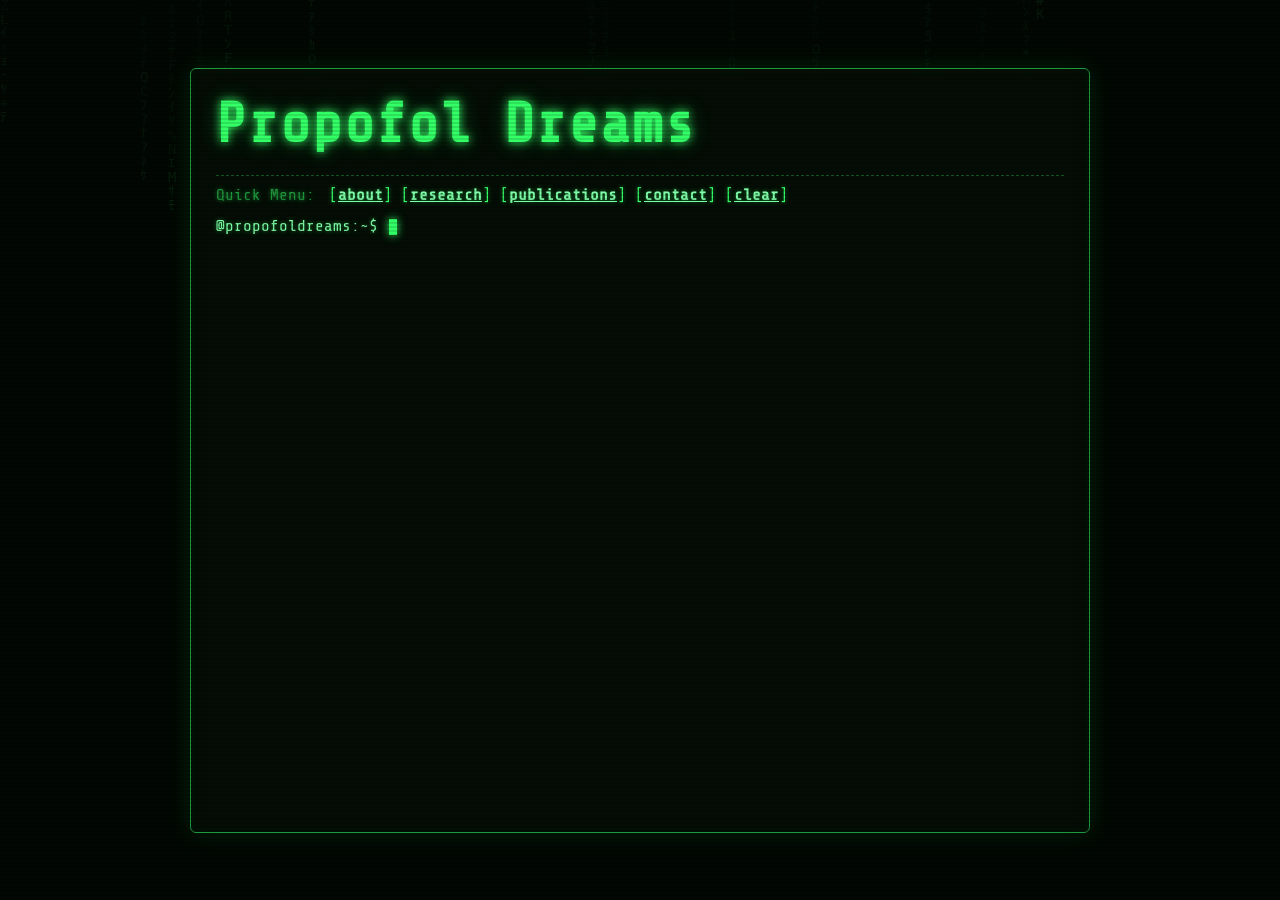
==== commit 30d905bd: "Update index.html" ====
--- a/index.html
+++ b/index.html
@@ -3,7 +3,7 @@
 <head>
     <meta charset="UTF-8">
     <meta name="viewport" content="width=device-width, initial-scale=1.0">
-    <title>george zhong | terminal</title>
+    <title>propofol dreams</title>
     
     <!-- Google Fonts for styling -->
     <link rel="preconnect" href="https://fonts.googleapis.com">
--- a/style.css
+++ b/style.css
@@ -179,9 +179,12 @@
     background-color: var(--text-primary);
     box-shadow: 0 0 8px var(--text-primary);
     display: inline-block;
-    animation: blink 1.0s infinite;
     position: absolute;
     pointer-events: none;
+}
+
+.cursor.blink {
+    animation: blink 1.0s infinite;
 }
 
 @keyframes blink {
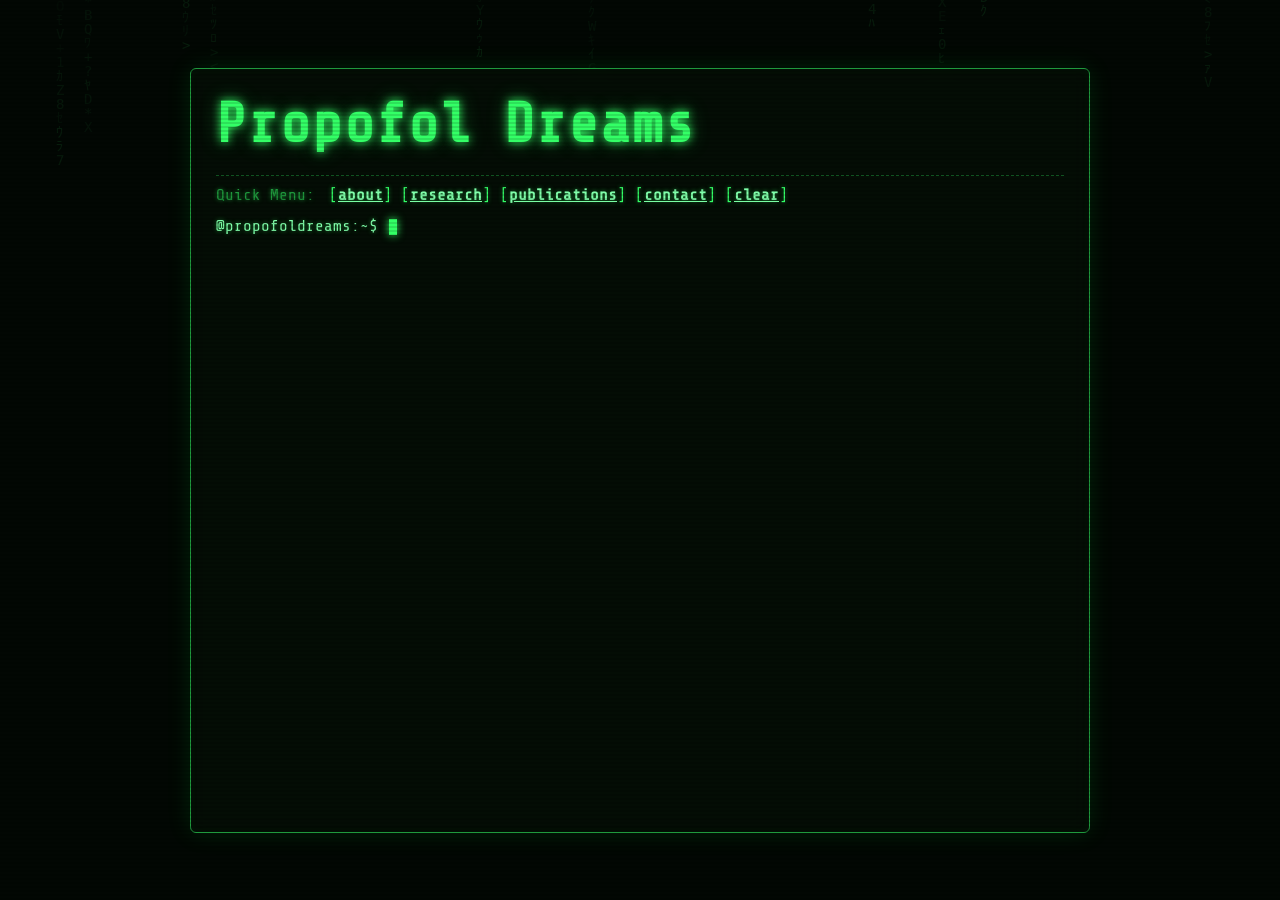
==== commit ff636bb9: "Update index.html" ====
--- a/index.html
+++ b/index.html
@@ -14,8 +14,8 @@
     <link rel="stylesheet" href="style.css">
     
     <!-- Meta tags for SEO & Theme -->
-    <meta name="description" content="Interactive click and keyboard based Matrix terminal portfolio of George Zhong. Highlighting research interests, academic publications, and contact info.">
-    <meta name="keywords" content="George Zhong, Propofol Dreams, Target-Controlled Infusion, TCI, Marsh Model, Anaesthesia, Environmental Sustainability">
+    <meta name="description" content="Happy Propofol Dreams">
+    <meta name="keywords" content="George Zhong, Propofol Dreams, Target-Controlled Infusion, TCI, EleMarsh Model, Anaesthesia, Environmental Sustainability">
     <meta name="theme-color" content="#030804">
 </head>
 <body>
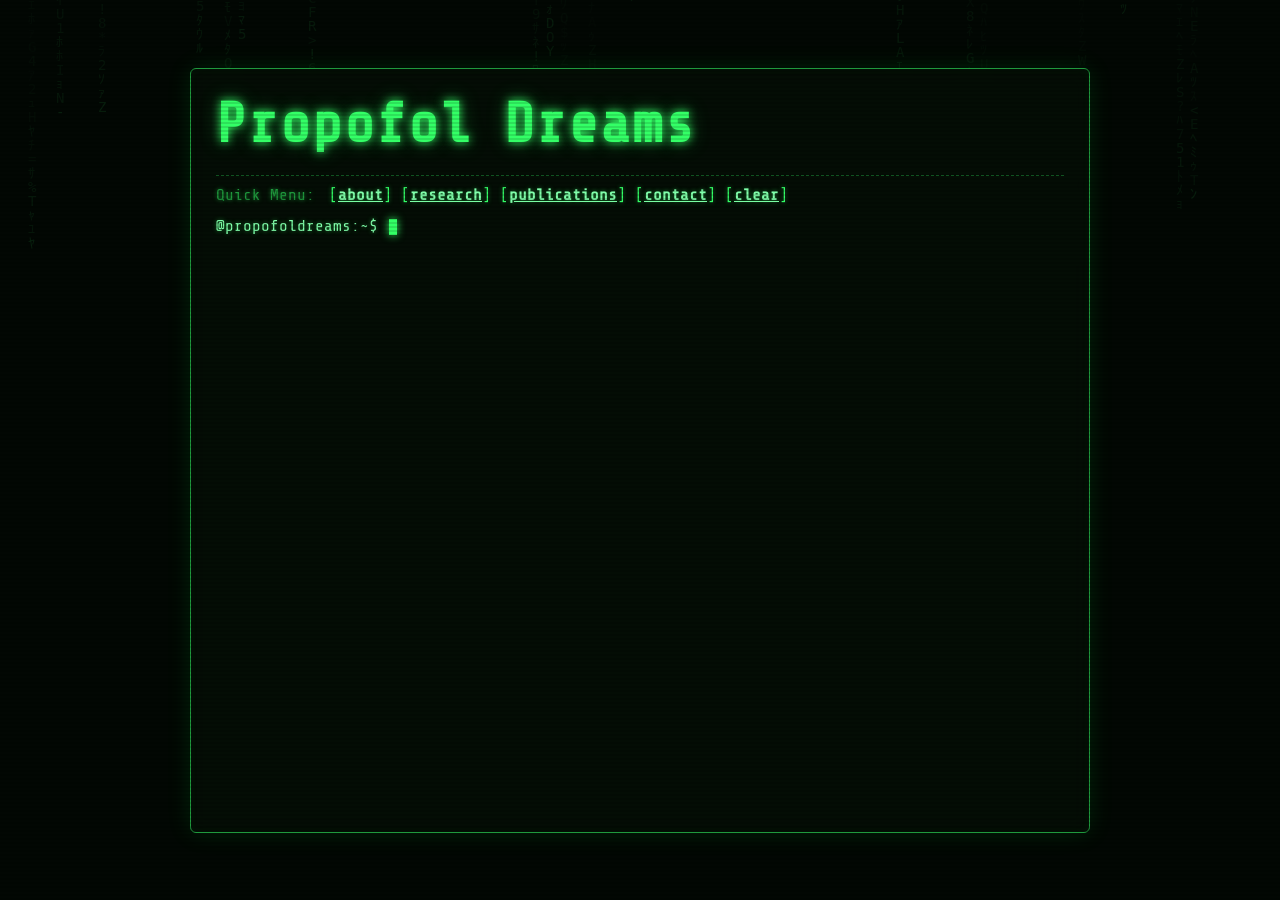
==== commit cf594cb4: "Add files via upload" ====
--- a/index.html
+++ b/index.html
@@ -14,8 +14,8 @@
     <link rel="stylesheet" href="style.css">
     
     <!-- Meta tags for SEO & Theme -->
-    <meta name="description" content="Happy Propofol Dreams">
-    <meta name="keywords" content="George Zhong, Propofol Dreams, Target-Controlled Infusion, TCI, EleMarsh Model, Anaesthesia, Environmental Sustainability">
+    <meta name="description" content="home of propofol dreams">
+    <meta name="keywords" content="George Zhong, Propofol Dreams, Target-Controlled Infusion, TCI, Marsh Model, Anaesthesia, Environmental Sustainability">
     <meta name="theme-color" content="#030804">
 </head>
 <body>
@@ -34,7 +34,8 @@
         </section>
     </main>
 
-    <!-- Load main script -->
+    <!-- Load editable knowledge base first, then main controller -->
+    <script src="database.js"></script>
     <script src="script.js"></script>
 </body>
 </html>
--- a/style.css
+++ b/style.css
@@ -247,6 +247,27 @@
     white-space: pre;
     margin-bottom: 15px;
     letter-spacing: 0px;
+}
+
+.drug-result-box {
+    border: 1px dashed var(--text-secondary);
+    background: rgba(31, 153, 61, 0.05);
+    padding: 12px 15px;
+    margin: 10px 0;
+    border-radius: 4px;
+    line-height: 1.5;
+}
+
+.drug-name {
+    color: #ffffff;
+    font-weight: bold;
+    text-shadow: 0 0 4px rgba(255, 255, 255, 0.3);
+    margin-bottom: 5px;
+}
+
+.drug-info {
+    color: var(--accent);
+    white-space: pre-wrap;
 }
 
 /* Lists styling */
